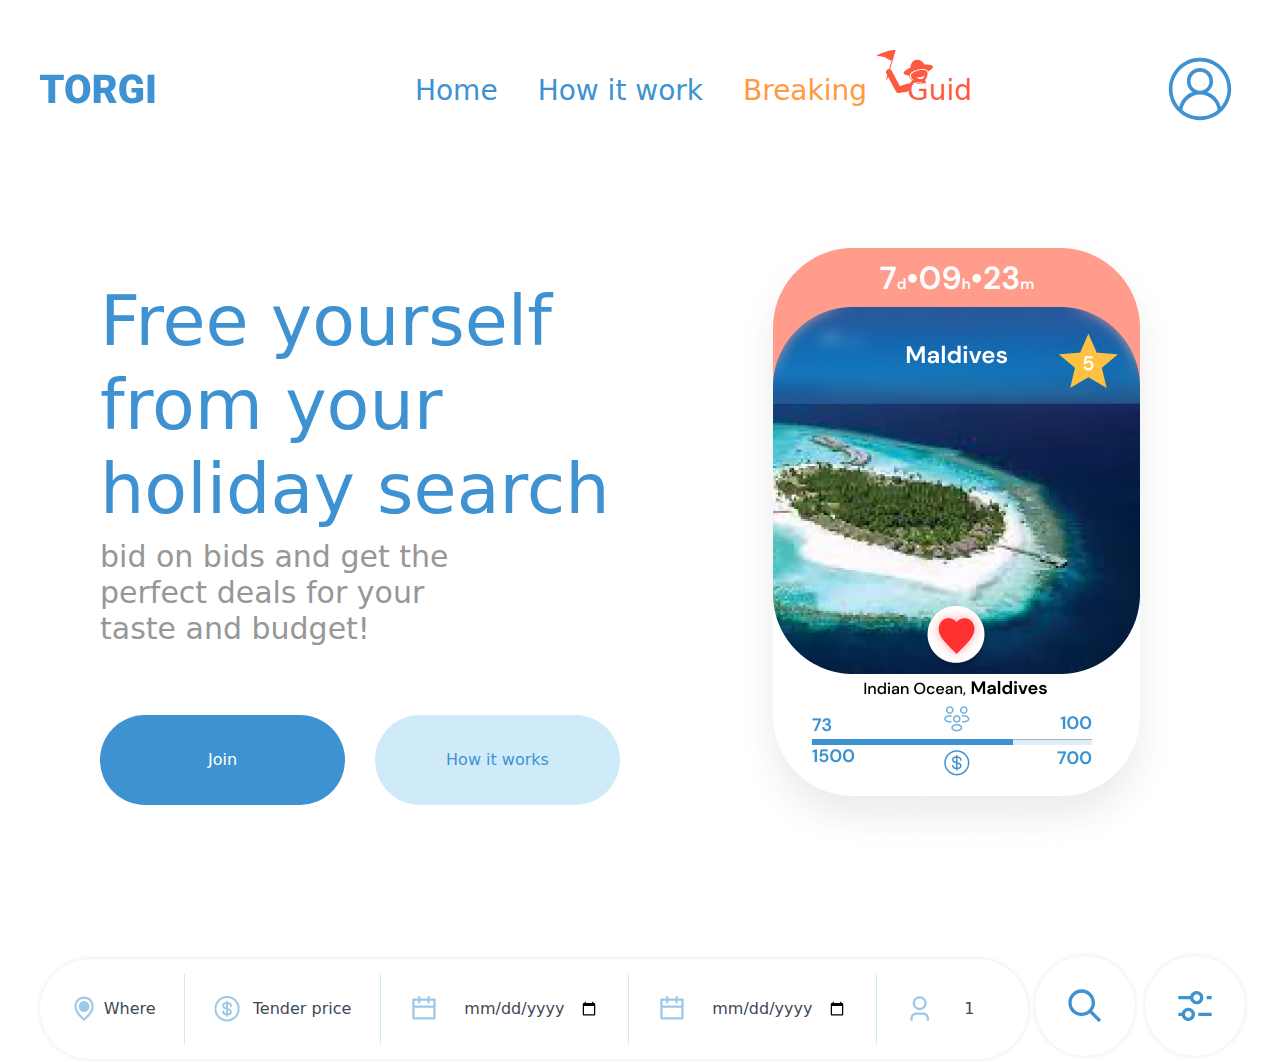
==== index.html @ 9e54699d "commit 9" ====
<!DOCTYPE html>
<html lang="en">

<head>
    <meta charset="UTF-8">
    <meta name="viewport" content="width=device-width, initial-scale=1.0">
    <link rel="stylesheet" href="css/preloader-style.css">
    <link rel="stylesheet" href="css/grid.css">
    <link rel="stylesheet" href="css/bootstrap-reboot.min.css">
    <!-- <link rel="stylesheet" href="css/card-page-style.css"> -->
    <link rel="stylesheet" href="css/index-hero-style.css">
    <link rel="stylesheet" href="css/nav-style.css">
    <link rel="stylesheet" href="css/burger-style.css">
    <link rel="stylesheet" href="css/index-search-style.css">
    <title>TORGI</title>
</head>

<body>
    <!-- <script src="js/preloader.js"></script>
    
    <div class="preloader">
        <div class="preloader__loader">
            <img src="img/preloader/preloader.gif" alt="" />
        </div>
    </div> -->




    <header class="header">
        <div class="container navigation">
            <img src="img/logo/TORGI.svg" alt="" class="logo">
            <nav class="menu">
                <button class="menu_btn">
                    <img src="img/nav/burger.svg" alt="">
                </button>
                <ul class="menu_list burger_list">
                    <li class="menu_list_item"><button href="" class="btnUserBurger"><img src="img/nav/User.svg"
                                alt=""></button></li>
                    <li class="menu_list_item"><a href="" class="menu_list-link">Home</a></li>
                    <li class="menu_list_item"><a href="" class="menu_list-link">How it work</a></li>
                    <li class="menu_list_item"><a href="" class="menu_list-link" id="breaking">Breaking</a></li>
                    <li class="menu_list_item"><a href="" class="menu_list-link" id="guid">Guid</a></li>
                </ul>

            </nav>
            <button href="" class="btnUser"><img src="img/nav/User.svg" alt=""></button>
        </div>
    </header>


    <main>
        <div class="container hero">
            <section>
                <h1 class="slogan">Free yourself from your holiday search</h1>
                <h3 class="description">bid on bids and get the perfect deals for your taste and budget!</h3>
                <div class="btn_container">
                    <button class="btnJoin">Join</button>
                    <button class="btnQuestion">How it works</button>
                </div>

            </section>
            <section>
                <div class="slider">
                    <img src="testcard.png" alt="">
                </div>
            </section>
        </div>

        <div class="container row_search">
            <div class="search">
                <div class="select_group">
                    <img class="iconLocation" src="img/index-search/location-search.svg" alt="">
                    <select class="search_select " name="" id="search_location">
                        <option>Where</option>
                    </select>
                </div>

                <div class="search_separator"></div>
                <div class="select_group">
                    <img class="iconPrice" src="img/index-search/price-search.svg" alt="">
                    <select class="search_select" name="" id="">
                        <option>Tender price</option>
                    </select>
                </div>

                <div class="search_separator"></div>
                <div class="select_group">
                    <img class="iconDate" src="img/index-search/date-search.svg" alt="">
                    <input class="search_date" type="date" name="calendar">
                </div>
                <div class="search_separator"></div>
                <div class="select_group">
                    <img class="iconDate" src="img/index-search/date-search.svg" alt="">
                    <input class="search_date" type="date" name="calendar" value="25.09.1993">
                </div>
                <div class="search_separator"></div>

                <div class="select_group">
                    <img class="iconPeople" src="img/index-search/people-search.svg" alt="">
                    <select class="search_select" name="" id="">
                        <option>1</option>
                        <option>2</option>
                        <option>3</option>
                        <option>4</option>
                        <option>5+</option>
                    </select>
                </div>
            </div>
            <div class="buttons">
                <div class="buttons_group">
                    <div class="buttons_item">
                        <button class="buttons-click" id="btn_search"></button>
                    </div>
                    <div class="buttons_item">
                        <button class="buttons-click" id="btn_settings"></button>
                    </div>
                </div>


            </div>
        </div>

    </main>



















    <script src="js/burger.js"></script>
    <script src="js/curentDate.js"></script>

</body>

</html>
---- css/preloader-style.css ----
.preloader {
    background-color: #fff;
    position: fixed;
    top: 0;
    right: 0;
    bottom: 0;
    left: 0;
    z-index: 1000;
}
.preloader__loader {
    position: absolute;
    top: 50%;
    left: 50%;
    transform: translate(-50%, -50%)
}
---- css/grid.css ----
html{
    box-sizing: border-box;
}
*,*::after,*::before{
    box-sizing: inherit;
}
.container{
    max-width: 1350px;
    padding-left: 40px;
    padding-right: 40px;
    margin: 0 auto;
}
---- css/index-hero-style.css ----
.hero{
    padding: 100px;
    display: flex;
    align-items: center;
    justify-content: space-between;
}
.slogan{
    font-size: 70px;
    color: rgba(62, 146, 209, 1);
    max-width: 600px;
    /* white-space: nowrap; */
}
.description{
    font-size: 30px;
    color: rgba(151, 151, 151, 1);
    max-width: 350px;
}
.btn_container{
    display: flex;
    /* position: relative; */
    padding-top: 60px;
    gap: 5%;
    align-items: center;
    
}
.btnJoin{
    /* position: absolute;
    top: 50px;
    left: 0px; */
    z-index: 1;
    background-color: aqua;
    width: 245px;
    height: 90px;
    border: none;
    border-radius: 80px;
    background-color: rgba(62, 146, 209, 1);
    color: white;
    /* box-shadow: 0px 20px 40px 0px rgba(0, 0, 0, 0.10); */
}
.btnQuestion{
    /* position: absolute;
    top: 50px;
    left: 150px; */
    z-index: 0;
    background-color:beige;
    width: 245px;
    height: 90px;
    border: none;  
    border-radius: 80px;
    color: rgba(62, 146, 209, 1);
    background-color: rgba(207, 235, 249, 1);
    /* box-shadow: 0px 20px 40px 0px rgba(0, 0, 0, 0.10); */

}

@media (width <= 900px){
    .hero{
        padding: 50px;
        display: flex;
        flex-direction: column;
    }
    .slogan{
        font-size: 65px;
        color: rgba(62, 146, 209, 1);
        width: 550px;
    }
}
@media (width <=600px) {
    .hero{
        padding: 50px;
        display: flex;
        flex-direction: column;
    }
    .slogan{
        font-size: 50px;
        color: rgba(62, 146, 209, 1);
        width: 300px;
    }
    .description{
        font-size: 30px;
        color: rgba(151, 151, 151, 1);
        width: 250px;
    }
    .btn_container{
        display: flex;
        flex-direction: column;
        padding-top: 30px;
    
    }
    .btnQuestion{
        margin-top: 20px;
    }
}
---- css/nav-style.css ----
.navigation{
    padding-top: 50px;
    display: flex;
    justify-content: space-between;
    align-items: center;
}
.menu_list{
    margin-top: 20px;
    display: flex;
    gap: 40px;
}
a,li{
    text-decoration: none;
    list-style: none;
}
.menu_list-link{
    white-space: nowrap;
}
.menu_list-link{
font-size: 28px;
color: rgba(62, 146, 209, 1);
}
#breaking{
    color: rgba(255, 154, 64, 1);
}
#guid{
    position: relative;
    color: rgba(255, 90, 64, 1);
}
#guid::before{
    content: " ";
    position: absolute;
    background-image: url(../img/nav/iconGuid.svg);
    width: 56px;
    height: 56px;
    left: -30px;
    top: -24px;
}
.btnUser, .btnUserBurger{
    background-color: transparent; /* Green */
    border: none;
}
.menu_btn{
    display: none;
    border: none;
    width: 80px;
    background-color: transparent;
}


@media (max-width:900px) {
   .menu_btn{
    display:block;
    flex-direction:column;
   } 
   
   .menu_list{
    display: none;
   }
   .btnUser{
    display: none;
   }
   .navigation{
    padding-top: 20px;
    display: flex;
    justify-content: flex-end;
    align-items: center;
    gap: 30%;
    }
    .logo{
        margin-top: 20px;
    }

}

@media (max-width:600px) {
    .menu_btn{
     display:block;
     flex-direction:column;
    } 
    
    .menu_list{
     display: none;
    }
    .btnUser{
     display: none;
    }
    .navigation{
     padding-top: 20px;
     display: flex;
     justify-content: flex-end;
     align-items: center;
     gap: 25%;
     }
     .logo{
         margin-top: 20px;
     }

    .container{
        padding-left: 10px;
        padding-right: 10px;
        margin: 0 auto;
    }

 }

 @media (900px <= width){
    .btnUserBurger{
        display: none;
    }
 }
 @media (900px <= width ){
    .burger-open{
        visibility: hidden;
    }
 }
---- css/burger-style.css ----
.burger-open{
    z-index: 99;
    position: absolute;
    top: 100px;
    right: 0%;
    display: flex;
    align-items: center;

    flex-direction: column;
    width: 100%;
    height: 100%;
    gap: 70px;
    background-color: white;
}
---- css/index-search-style.css ----
/* @media (width <= 900px){
    .search_select, .search_date {
        width:150px ;
    }
    .search{
        flex-direction: column;
        height: 450px;
        width: 350px;
        border-radius: 80px;
    }
    .search_separator {
        width: 70px;
        height: 1px;
    }
} */
.row_search {
    display: flex;
    justify-content: center;
    align-items: center;
    gap: 1%;
}

.search {
    z-index: 10;
    display: flex;
    align-items: center;
    justify-content: space-evenly;
    gap: 0.5%;
    width: 85%;
    height: 100px;
    border-radius: 80px;
    background-color: white;
    box-shadow: 0px 0px 5px 0px rgba(0, 0, 0, 0.10);
    padding-left: 10px;
    padding-right: 10px;
}

.search_select,
.search_date {
    -webkit-appearance: none;
    position: relative;
    min-width: 50px;
    height: 50px;
    border: none;
    background: transparent;
    /* user-select: none; */
    outline: 0;
    color: rgba(62, 73, 88, 1);
    /* margin-left: 20px;
    margin-right: 20px; */
}

.search_select,
.search_date {
    text-align: center;
}

.iconLocation,
.iconPeople,
.iconDate,
.iconPrice {
    opacity: 0.5;
    padding-right: 10px;
}

.search_separator {
    width: 1px;
    height: 70px;
    background-color: rgba(207, 235, 249, 1);
}

.select_group {
    display: flex;
    flex-wrap: nowrap;
}

.buttons_group {
    position: relative;
    display: flex;
    flex-wrap: nowrap;
    justify-content: center;
    gap: 5%;
}

.buttons-click {
    border: none;
    background-color: white;
    box-shadow: 0px 0px 5px 0px rgba(0, 0, 0, 0.10);

    width: 100px;
    height: 100px;
    border-radius: 100px;
}

#btn_search::before{
    position: absolute;
    content: url(../img/index-search/search.svg);
    width: 40px;
    height: 40px;
    left: 25px;
    top: 30px;

}
#btn_settings::before{
    position: absolute;
    content: url(../img/index-search/settings.svg);
    width: 40px;
    height: 40px;
    left: 135px;
    top: 30px;
}

@media (width <=900px) {

    .search_select,
    .search_date {
        width: 150px;
    }

    .search {
        flex-direction: column;
        height: 450px;
        width: 350px;
        border-radius: 80px;
        padding-left: 20px;
    }

    .search_separator {
        padding-right: 200px;
        width: 70px;
        height: 1px;
    }

    .row_search {
        flex-direction: column;
    }

    .buttons {
        position: relative;
    }

    .buttons_group {
        position: relative;
        flex-direction: column;
        margin-top: 10px;
        width: 450px;
    }

    .buttons-click {
        width: 175px;
        height: 100px;
    }
    #btn_search{
        position: absolute;
        height: 150px;
        border-radius: 0 0 0 80px;
        top: -90px;
        left: 50px;
    }
    #btn_settings{
        position: absolute;
        height: 150px;
        border-radius: 0 0 80px 0;
        top: -90px;
        left: 225px;  
    }
    #btn_search::before{
        position: absolute;
        content: url(../img/index-search/search.svg);
        width: 40px;
        height: 40px;
        left: 90px;
        top: 100px;
    
    }
    #btn_settings::before{
        position: absolute;
        content: url(../img/index-search/settings.svg);
        width: 40px;
        height: 40px;
        left: 50px;
        top: 100px;
    }
}
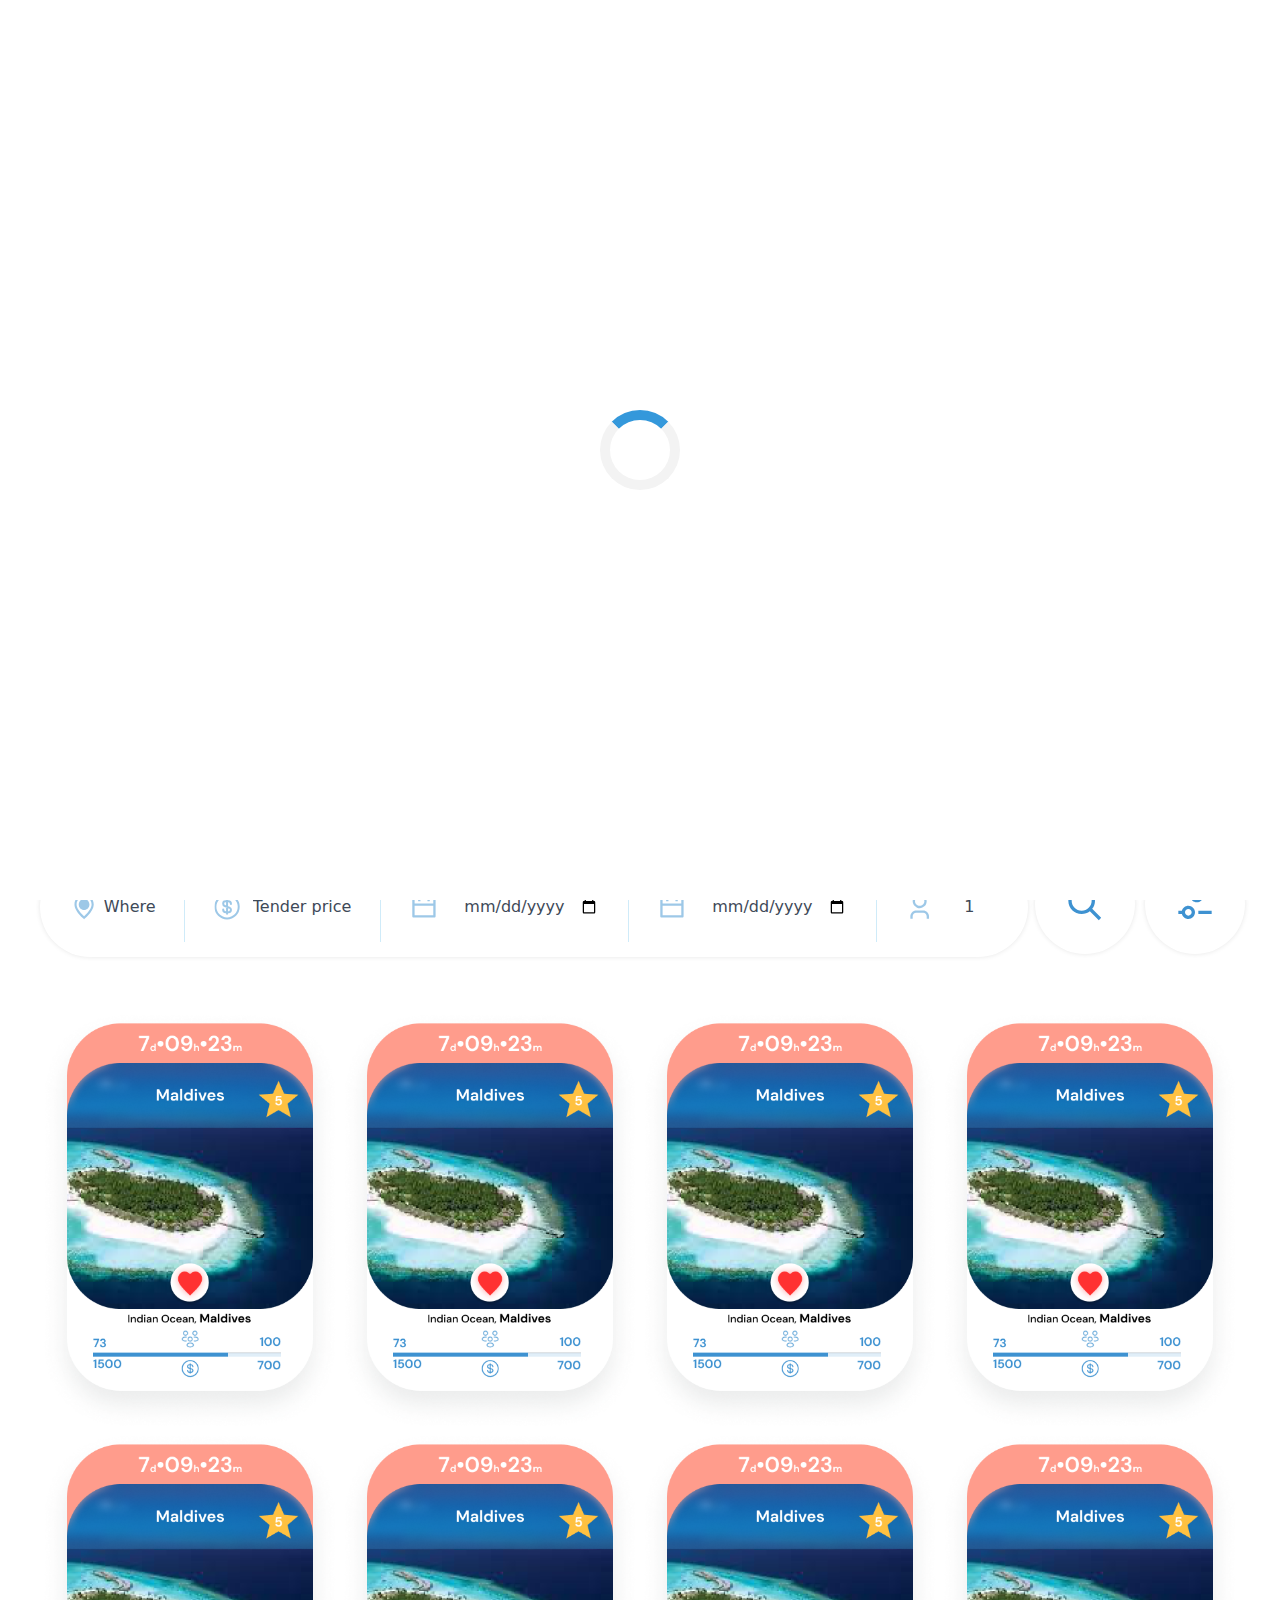
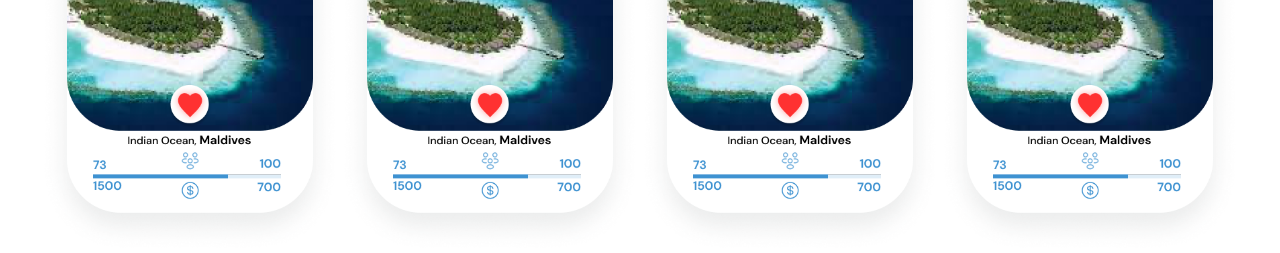
==== commit 1e44c2f0: "commit 10" ====
--- a/index.html
+++ b/index.html
@@ -12,6 +12,7 @@
     <link rel="stylesheet" href="css/nav-style.css">
     <link rel="stylesheet" href="css/burger-style.css">
     <link rel="stylesheet" href="css/index-search-style.css">
+    <link rel="stylesheet" href="css/index-placeCard.css">
     <title>TORGI</title>
 </head>
 
@@ -23,10 +24,13 @@
             <img src="img/preloader/preloader.gif" alt="" />
         </div>
     </div> -->
-
-
-
-
+    <div class="preloader">
+        <div class="loader"></div>
+    </div>
+    
+    
+    
+    
     <header class="header">
         <div class="container navigation">
             <img src="img/logo/TORGI.svg" alt="" class="logo">
@@ -36,114 +40,126 @@
                 </button>
                 <ul class="menu_list burger_list">
                     <li class="menu_list_item"><button href="" class="btnUserBurger"><img src="img/nav/User.svg"
-                                alt=""></button></li>
-                    <li class="menu_list_item"><a href="" class="menu_list-link">Home</a></li>
-                    <li class="menu_list_item"><a href="" class="menu_list-link">How it work</a></li>
-                    <li class="menu_list_item"><a href="" class="menu_list-link" id="breaking">Breaking</a></li>
-                    <li class="menu_list_item"><a href="" class="menu_list-link" id="guid">Guid</a></li>
-                </ul>
-
-            </nav>
-            <button href="" class="btnUser"><img src="img/nav/User.svg" alt=""></button>
-        </div>
-    </header>
-
-
-    <main>
-        <div class="container hero">
-            <section>
-                <h1 class="slogan">Free yourself from your holiday search</h1>
-                <h3 class="description">bid on bids and get the perfect deals for your taste and budget!</h3>
-                <div class="btn_container">
-                    <button class="btnJoin">Join</button>
-                    <button class="btnQuestion">How it works</button>
+                        alt=""></button></li>
+                        <li class="menu_list_item"><a href="" class="menu_list-link">Home</a></li>
+                        <li class="menu_list_item"><a href="" class="menu_list-link">How it work</a></li>
+                        <li class="menu_list_item"><a href="" class="menu_list-link" id="breaking">Breaking</a></li>
+                        <li class="menu_list_item"><a href="" class="menu_list-link" id="guid">Guid</a></li>
+                    </ul>
+                    
+                </nav>
+                <button href="" class="btnUser"><img src="img/nav/User.svg" alt=""></button>
+            </div>
+        </header>
+        
+        
+        <main>
+            <div class="container hero">
+                <section>
+                    <h1 class="slogan">Free yourself from your holiday search</h1>
+                    <h3 class="description">bid on bids and get the perfect deals for your taste and budget!</h3>
+                    <div class="btn_container">
+                        <button class="btnJoin">Join</button>
+                        <button class="btnQuestion">How it works</button>
+                    </div>
+                    
+                </section>
+                <section>
+                    <div class="slider">
+                        <img class="imgtest" src="testcard.png" alt="">
+                    </div>
+                </section>
+            </div>
+            
+            <div class="container row_search">
+                <div class="search">
+                    <div class="select_group">
+                        <img class="iconLocation" src="img/index-search/location-search.svg" alt="">
+                        <select class="search_select " name="" id="search_location">
+                            <option>Where</option>
+                        </select>
+                    </div>
+                    
+                    <div class="search_separator"></div>
+                    <div class="select_group">
+                        <img class="iconPrice" src="img/index-search/price-search.svg" alt="">
+                        <select class="search_select" name="" id="">
+                            <option>Tender price</option>
+                        </select>
+                    </div>
+                    
+                    <div class="search_separator"></div>
+                    <div class="select_group">
+                        <img class="iconDate" src="img/index-search/date-search.svg" alt="">
+                        <input class="search_date" type="date" name="calendar">
+                    </div>
+                    <div class="search_separator"></div>
+                    <div class="select_group">
+                        <img class="iconDate" src="img/index-search/date-search.svg" alt="">
+                        <input class="search_date" type="date" name="calendar" value="25.09.1993">
+                    </div>
+                    <div class="search_separator"></div>
+                    
+                    <div class="select_group">
+                        <img class="iconPeople" src="img/index-search/people-search.svg" alt="">
+                        <select class="search_select" name="" id="">
+                            <option>1</option>
+                            <option>2</option>
+                            <option>3</option>
+                            <option>4</option>
+                            <option>5+</option>
+                        </select>
+                    </div>
                 </div>
-
-            </section>
-            <section>
-                <div class="slider">
-                    <img src="testcard.png" alt="">
-                </div>
-            </section>
-        </div>
-
-        <div class="container row_search">
-            <div class="search">
-                <div class="select_group">
-                    <img class="iconLocation" src="img/index-search/location-search.svg" alt="">
-                    <select class="search_select " name="" id="search_location">
-                        <option>Where</option>
-                    </select>
-                </div>
-
-                <div class="search_separator"></div>
-                <div class="select_group">
-                    <img class="iconPrice" src="img/index-search/price-search.svg" alt="">
-                    <select class="search_select" name="" id="">
-                        <option>Tender price</option>
-                    </select>
-                </div>
-
-                <div class="search_separator"></div>
-                <div class="select_group">
-                    <img class="iconDate" src="img/index-search/date-search.svg" alt="">
-                    <input class="search_date" type="date" name="calendar">
-                </div>
-                <div class="search_separator"></div>
-                <div class="select_group">
-                    <img class="iconDate" src="img/index-search/date-search.svg" alt="">
-                    <input class="search_date" type="date" name="calendar" value="25.09.1993">
-                </div>
-                <div class="search_separator"></div>
-
-                <div class="select_group">
-                    <img class="iconPeople" src="img/index-search/people-search.svg" alt="">
-                    <select class="search_select" name="" id="">
-                        <option>1</option>
-                        <option>2</option>
-                        <option>3</option>
-                        <option>4</option>
-                        <option>5+</option>
-                    </select>
+                <div class="buttons">
+                    <div class="buttons_group">
+                        <div class="buttons_item">
+                            <button class="buttons-click" id="btn_search"></button>
+                        </div>
+                        <div class="buttons_item">
+                            <button class="buttons-click" id="btn_settings"></button>
+                        </div>
+                    </div>
+                    
+                    
                 </div>
             </div>
-            <div class="buttons">
-                <div class="buttons_group">
-                    <div class="buttons_item">
-                        <button class="buttons-click" id="btn_search"></button>
-                    </div>
-                    <div class="buttons_item">
-                        <button class="buttons-click" id="btn_settings"></button>
-                    </div>
-                </div>
-
-
-            </div>
+            
+        </main>
+        
+        
+        
+        
+        
+        
+        
+        <div class="container placeCard">
+            
+            <img class="imgtest" src="testcard.png" alt="">
+            <img class="imgtest" src="testcard.png" alt="">
+            <img class="imgtest" src="testcard.png" alt="">
+            <img class="imgtest" src="testcard.png" alt="">
+            <img class="imgtest" src="testcard.png" alt="">
+            <img class="imgtest" src="testcard.png" alt="">
+            <img class="imgtest" src="testcard.png" alt="">
+            <img class="imgtest" src="testcard.png" alt="">
+            
         </div>
-
-    </main>
-
-
-
-
-
-
-
-
-
-
-
-
-
-
-
-
-
-
-
-    <script src="js/burger.js"></script>
-    <script src="js/curentDate.js"></script>
-
-</body>
-
-</html>+        
+        
+        
+        
+        
+        
+        
+        
+        
+        
+        
+        <script src="js/preloader.js"></script>
+        <script src="js/burger.js"></script>
+        <script src="js/curentDate.js"></script>
+        
+    </body>
+    
+    </html>--- a/css/preloader-style.css
+++ b/css/preloader-style.css
@@ -1,15 +1,27 @@
 .preloader {
-    background-color: #fff;
     position: fixed;
     top: 0;
-    right: 0;
-    bottom: 0;
     left: 0;
-    z-index: 1000;
+    width: 100%;
+    height: 100%;
+    background-color: #fff;
+    z-index: 9999;
 }
-.preloader__loader {
+
+.loader {
     position: absolute;
     top: 50%;
     left: 50%;
-    transform: translate(-50%, -50%)
-}+    transform: translate(-50%, -50%);
+    width: 80px;
+    height: 80px;
+    border: 10px solid #f3f3f3;
+    border-top: 10px solid #3498db;
+    border-radius: 50%;
+    animation: spin 2s linear infinite;
+}
+
+@keyframes spin {
+    0% { transform: rotate(0deg); }
+    100% { transform: rotate(360deg); }
+}
--- a/css/index-search-style.css
+++ b/css/index-search-style.css
@@ -18,6 +18,7 @@
     justify-content: center;
     align-items: center;
     gap: 1%;
+    padding-bottom: 50px;
 }
 
 .search {
@@ -39,7 +40,7 @@
 .search_date {
     -webkit-appearance: none;
     position: relative;
-    min-width: 50px;
+    min-width:50px;
     height: 50px;
     border: none;
     background: transparent;
@@ -86,7 +87,6 @@
     border: none;
     background-color: white;
     box-shadow: 0px 0px 5px 0px rgba(0, 0, 0, 0.10);
-
     width: 100px;
     height: 100px;
     border-radius: 100px;
@@ -135,10 +135,6 @@
         flex-direction: column;
     }
 
-    .buttons {
-        position: relative;
-    }
-
     .buttons_group {
         position: relative;
         flex-direction: column;
--- a/css/index-placeCard.css
+++ b/css/index-placeCard.css
@@ -0,0 +1,18 @@
+.placeCard{
+    display:flex;
+    align-items: center;
+    justify-content:space-evenly;
+    flex-wrap: wrap;
+    
+}
+
+
+
+/* textplace */
+
+.imgtest{
+    padding: 0px 0px 0px 0px;
+    margin: 0px;
+    width: 300px;
+
+}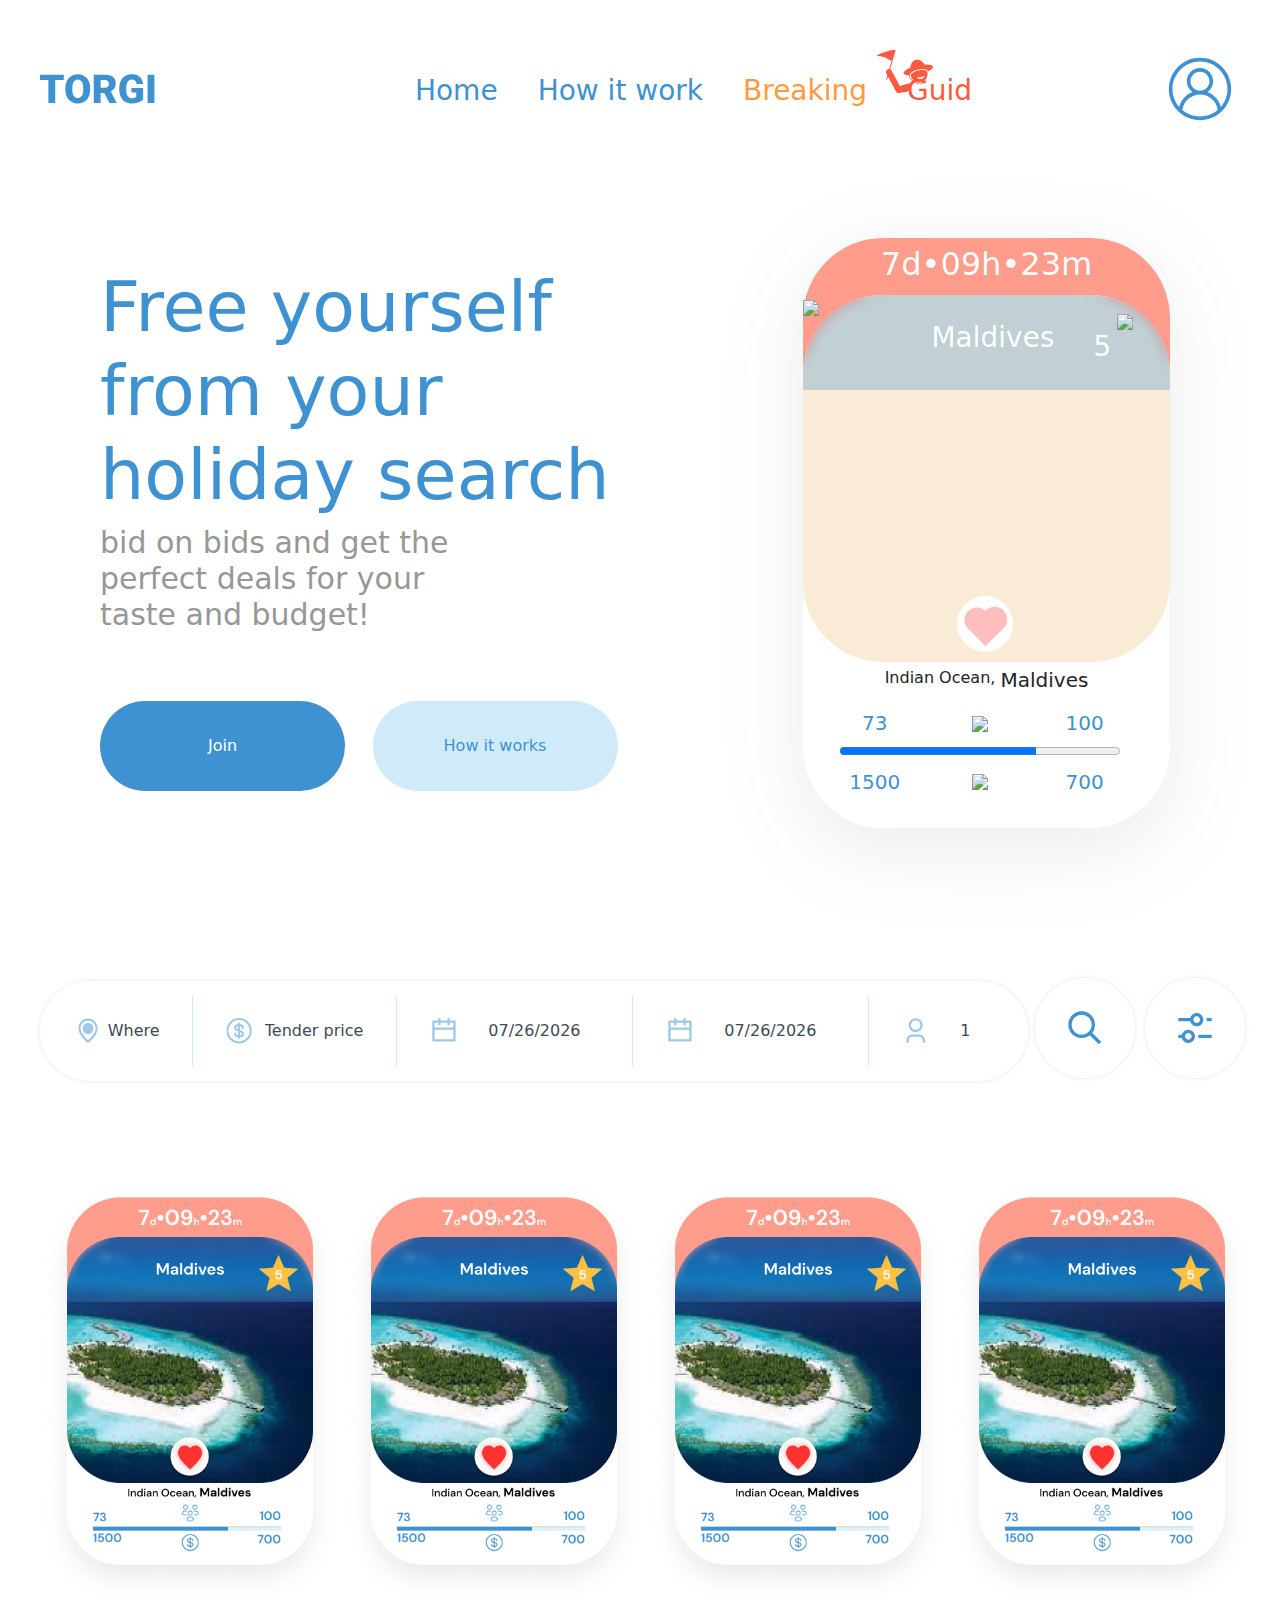
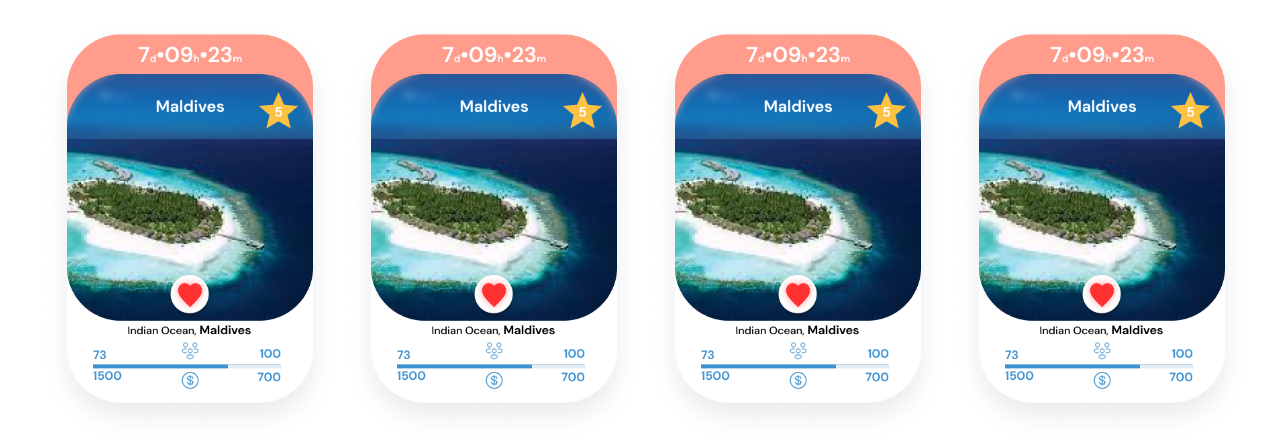
==== commit 5ca67c15: "commit 2.0" ====
--- a/index.html
+++ b/index.html
@@ -4,15 +4,15 @@
 <head>
     <meta charset="UTF-8">
     <meta name="viewport" content="width=device-width, initial-scale=1.0">
-    <link rel="stylesheet" href="css/preloader-style.css">
+    <!-- <link rel="stylesheet" type="text/css" href="css/preloader-style.css"> -->
     <link rel="stylesheet" href="css/grid.css">
     <link rel="stylesheet" href="css/bootstrap-reboot.min.css">
-    <!-- <link rel="stylesheet" href="css/card-page-style.css"> -->
     <link rel="stylesheet" href="css/index-hero-style.css">
     <link rel="stylesheet" href="css/nav-style.css">
     <link rel="stylesheet" href="css/burger-style.css">
     <link rel="stylesheet" href="css/index-search-style.css">
-    <link rel="stylesheet" href="css/index-placeCard.css">
+    <link rel="stylesheet"  href="css/index-placeCard.css">
+    <link rel="stylesheet"  href="css/card-style.css">
     <title>TORGI</title>
 </head>
 
@@ -66,7 +66,96 @@
                 </section>
                 <section>
                     <div class="slider">
-                        <img class="imgtest" src="testcard.png" alt="">
+
+<!-- ---------------------------------------------------------------- -->
+
+
+
+
+
+
+
+
+        
+
+
+
+        <div class="bodyCard">
+            <div class="cardContainer ">
+                <div class="tableClock">
+                    <h2>7d•09h•23m</h2>
+                </div>
+                <div class="tableName">
+                    <div class="nameCard">
+                        <h3>Maldives</h3>
+                    </div>
+                    <div class="rating">
+                        <img src="img/Star.svg">
+                    </div>
+                    <div class="ratingNumber">
+                        <h3>5</h3>
+                    </div>
+
+                </div>
+                <div class="tableImg">
+                    <img src="img/Nature.png">
+                </div>
+                <div class="favoritButton">
+                    <div class="heart"></div>
+                </div>
+                <div class="tableText">
+                    <h6>Indian Ocean,&nbsp
+                    </h6>
+                    <h5>Maldives
+                    </h5>
+                </div>
+
+                <div class="progressBar">
+                    <div class="tableBarTop">
+                        <div class="nowPeople">
+                            <h5>73</h5>
+                        </div>
+                        <div class="peopleGroupSVG">
+                            <img src="img/peopleGroup.svg">
+                        </div>
+                        <div class="needPeople">
+                            <h5>100</h5>
+                        </div>
+                    </div>
+                    <progress class="tenderProgress" value="70" max="100"></progress>
+                    <div class="tableBarBottom">
+
+
+                        <div class="nowPrice">
+                            <h5>1500</h5>
+                        </div>
+                        <div class="PriceGroupSVG">
+                            <img src="img/Dol.svg">
+                        </div>
+                        <div class="needPrice">
+                            <h5>700</h5>
+                        </div>
+
+                    </div>
+                </div>
+
+
+            </div>
+        </div>
+
+
+
+
+
+
+
+<!-- ---------------------------------------------------------------- -->
+
+
+
+
+
+                        <!-- <img class="imgtest" src="testcard.png" alt=""> -->
                     </div>
                 </section>
             </div>
@@ -91,12 +180,12 @@
                     <div class="search_separator"></div>
                     <div class="select_group">
                         <img class="iconDate" src="img/index-search/date-search.svg" alt="">
-                        <input class="search_date" type="date" name="calendar">
+                        <input class="search_date" id="mydate" type="date" name="calendar">
                     </div>
                     <div class="search_separator"></div>
                     <div class="select_group">
                         <img class="iconDate" src="img/index-search/date-search.svg" alt="">
-                        <input class="search_date" type="date" name="calendar" value="25.09.1993">
+                        <input class="search_date" id="mydate2" type="date" name="calendar" >
                     </div>
                     <div class="search_separator"></div>
                     
@@ -156,10 +245,10 @@
         
         
         
-        <script src="js/preloader.js"></script>
         <script src="js/burger.js"></script>
         <script src="js/curentDate.js"></script>
         
+        <script src="js/preloader.js"></script>
     </body>
     
     </html>--- a/css/index-hero-style.css
+++ b/css/index-hero-style.css
@@ -6,8 +6,8 @@
 }
 .slogan{
     font-size: 70px;
+    max-width: 600px;
     color: rgba(62, 146, 209, 1);
-    max-width: 600px;
     /* white-space: nowrap; */
 }
 .description{
@@ -19,6 +19,8 @@
     display: flex;
     /* position: relative; */
     padding-top: 60px;
+    padding-right: 50px;
+    padding-bottom: 50px;
     gap: 5%;
     align-items: center;
     
@@ -53,7 +55,7 @@
 
 }
 
-@media (width <= 900px){
+@media (width <= 1000px){
     .hero{
         padding: 50px;
         display: flex;
--- a/css/nav-style.css
+++ b/css/nav-style.css
@@ -44,7 +44,7 @@
 .menu_btn{
     display: none;
     border: none;
-    width: 80px;
+    width: 50px;
     background-color: transparent;
 }
 
@@ -64,7 +64,7 @@
    .navigation{
     padding-top: 20px;
     display: flex;
-    justify-content: flex-end;
+    justify-content:space-between;
     align-items: center;
     gap: 30%;
     }
@@ -89,7 +89,7 @@
     .navigation{
      padding-top: 20px;
      display: flex;
-     justify-content: flex-end;
+     justify-content: space-around;
      align-items: center;
      gap: 25%;
      }
--- a/css/index-search-style.css
+++ b/css/index-search-style.css
@@ -13,6 +13,8 @@
         height: 1px;
     }
 } */
+
+
 .row_search {
     display: flex;
     justify-content: center;
@@ -49,6 +51,9 @@
     color: rgba(62, 73, 88, 1);
     /* margin-left: 20px;
     margin-right: 20px; */
+}
+input[type=date]::-webkit-calendar-picker-indicator{
+	display:none;
 }
 
 .search_select,
@@ -110,7 +115,7 @@
     top: 30px;
 }
 
-@media (width <=900px) {
+@media (width <=1000px) {
 
     .search_select,
     .search_date {
@@ -126,7 +131,7 @@
     }
 
     .search_separator {
-        padding-right: 200px;
+
         width: 70px;
         height: 1px;
     }
@@ -139,33 +144,34 @@
         position: relative;
         flex-direction: column;
         margin-top: 10px;
-        width: 450px;
+        width: 350px;
     }
 
     .buttons-click {
         width: 175px;
         height: 100px;
+        
     }
     #btn_search{
         position: absolute;
         height: 150px;
         border-radius: 0 0 0 80px;
         top: -90px;
-        left: 50px;
+        left: 0px;
     }
     #btn_settings{
         position: absolute;
         height: 150px;
         border-radius: 0 0 80px 0;
         top: -90px;
-        left: 225px;  
+        left: 175px;  
     }
     #btn_search::before{
         position: absolute;
         content: url(../img/index-search/search.svg);
         width: 40px;
         height: 40px;
-        left: 90px;
+        left: 80px;
         top: 100px;
     
     }
--- a/css/index-placeCard.css
+++ b/css/index-placeCard.css
@@ -1,8 +1,8 @@
 .placeCard{
-    display:flex;
-    align-items: center;
-    justify-content:space-evenly;
-    flex-wrap: wrap;
+    padding-top: 50px;
+    display:grid;
+    grid-template-columns: repeat(auto-fit, minmax(250px, 1fr));
+    grid-gap: 1rem;
     
 }
 
--- a/css/card-style.css
+++ b/css/card-style.css
@@ -0,0 +1,197 @@
+:root{
+    --blue: #3E92D1;
+    --blueT: #CFEBF9;
+
+}
+
+
+
+
+
+
+.bodyCard {
+    max-width: 367px;
+    max-height: 590px;
+    margin: 10px 10px 50px 10px;
+}
+
+/* Контейнер карты*/
+.cardContainer {
+    flex-grow: 1;
+    position: relative;
+    width: 367px;
+    height: 590px;
+    filter: drop-shadow(0px 20px 40px rgba(53, 56, 61, 0.1));
+    border-radius: 80px;
+    background-color: #FFFFFF;
+
+}
+/* Часы*/
+.tableClock {
+
+    text-align: center;
+    z-index: 0;
+    font-weight: bold;
+    font-style: normal;
+    width: 367px;
+    height: 150px;
+    border-radius: 80px 80px 0 0;
+    background: rgba(255, 90, 64, 0.6);
+    backdrop-filter: blur(6px);
+    /* Note: backdrop-filter has minimal browser support */
+    margin: 0 0 273px 0;
+}
+.tableClock h2{
+    color: white;
+    padding: 2%;
+}
+/* Название*/
+.tableName {
+
+    display: flex;
+    text-align: center;
+    z-index: 2;
+    position: absolute;
+    top: 57px;
+    font-weight: bold;
+    font-style: normal;
+    width: 367px;
+    height: 95px;
+    border-radius: 80px 80px 0 0;
+    background: rgba(62, 146, 209, 0.3);
+    mix-blend-mode: normal;
+    backdrop-filter: blur(7px);
+}
+.tableName h3 {
+
+    margin-top: 7%;
+    color: white;
+}
+.nameCard h3 {
+    position: absolute;
+    text-align: center;
+    left: 35%;
+
+}
+.rating img {
+    position: absolute;
+    text-align: center;
+    right: 10%;
+    top: 20%;
+
+}
+.ratingNumber h3 {
+    position: absolute;
+    text-align: center;
+    right: 16%;
+    top: 10%;
+}
+
+
+/* фото*/
+.tableImg {
+
+    z-index: 1;
+    position: absolute;
+    top: 57px;
+    font-weight: bold;
+    font-style: normal;
+    width: 367px;
+    height: 367px;
+    border-radius: 80px 80px 80px 80px;
+    background-color: antiquewhite;
+}
+/* Кнопка избранное*/
+.favoritButton{
+    z-index: 3;
+    border-radius: 100px;
+    width: 56px;
+    height: 56px;
+    position: absolute;
+    top: 358px;
+    left: 154px;
+    background-color: white;
+}
+/* текст*/
+.tableText {
+    display: flex;
+    justify-content: center;
+    padding-bottom: 3%; 
+    padding-top: 2%;
+}
+/* Текущий статус загрузки*/
+.progressBar > .tenderProgress{
+    margin: 0 0 1% 10%;
+    width: 280px;
+}
+
+.tableBarTop{
+    justify-content: space-between;
+    margin: 0 0 0 10%;
+    display: flex;
+    width: 280px;
+}
+.progressBar{
+    color: #3E92D1;
+}
+
+/*Выравнивание контейнеров */
+.nowPeople,
+.needPeople,
+.peopleGroupSVG,
+.PriceGroupSVG,
+.nowPrice,
+.needPrice {
+    width: 70px;
+    text-align: center;
+}
+
+.tableBarBottom{
+    justify-content: space-between;
+    margin: 0 0 0 10%;
+    display: flex;
+    width: 280px;
+}
+.heart {
+    background-color: red;
+    opacity: 25%;
+    display: inline-block;
+    height: 25px;
+    margin: 0 10px;
+    position: relative;
+    transform: rotate(-45deg);
+    left: 10%;
+    top: 35.5%;
+    width: 25px;
+}
+
+.heart:before,
+.heart:after {
+    content: "";
+    background-color: red;
+    border-radius: 50%;
+    height: 25px;
+    position: absolute;
+    width: 25px;
+}
+
+.heart:before {
+    top: -12.5px;
+    left: 0;
+}
+
+.heart:after {
+    left: 12.5px;
+    top: 0;
+}
+.heart:hover{
+    opacity: 100%;
+    filter: drop-shadow(0 0 2px rgba(255, 49, 49, 1));
+
+}
+.heart:active{
+    opacity: 100%;
+
+}
+
+
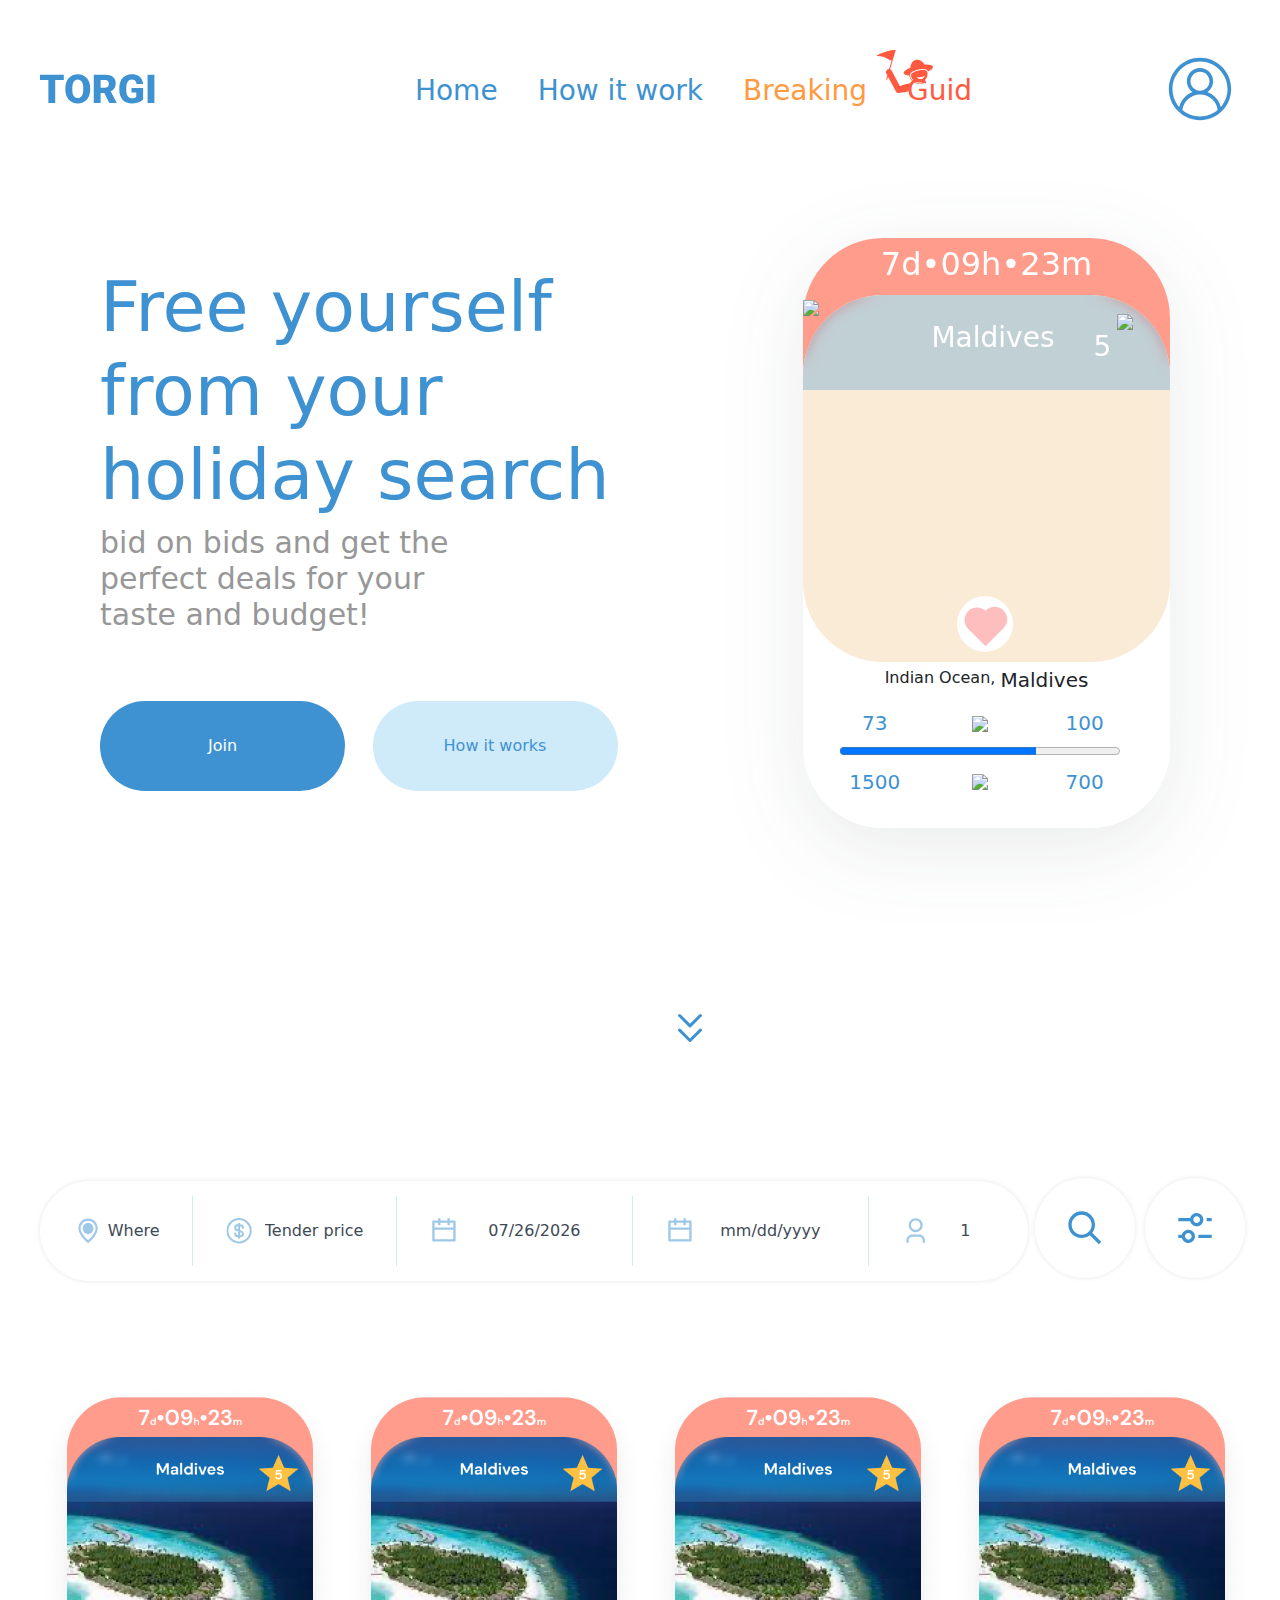
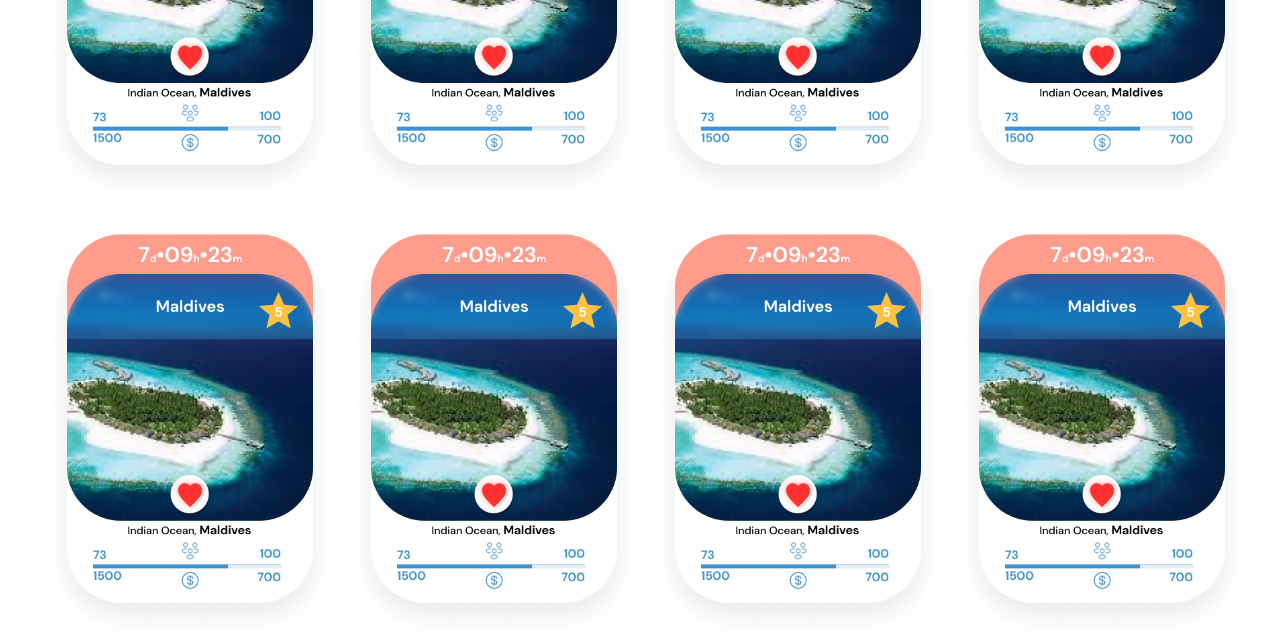
==== commit 9cb17be0: "commit 2.2" ====
--- a/index.html
+++ b/index.html
@@ -4,7 +4,8 @@
 <head>
     <meta charset="UTF-8">
     <meta name="viewport" content="width=device-width, initial-scale=1.0">
-    <!-- <link rel="stylesheet" type="text/css" href="css/preloader-style.css"> -->
+    <link rel="stylesheet" type="text/css" href="css/preloader-on.css">
+    <link rel="stylesheet" type="text/css" href="css/preloader-off.css">
     <link rel="stylesheet" href="css/grid.css">
     <link rel="stylesheet" href="css/bootstrap-reboot.min.css">
     <link rel="stylesheet" href="css/index-hero-style.css">
@@ -17,13 +18,6 @@
 </head>
 
 <body>
-    <!-- <script src="js/preloader.js"></script>
-    
-    <div class="preloader">
-        <div class="preloader__loader">
-            <img src="img/preloader/preloader.gif" alt="" />
-        </div>
-    </div> -->
     <div class="preloader">
         <div class="loader"></div>
     </div>
@@ -70,12 +64,6 @@
 <!-- ---------------------------------------------------------------- -->
 
 
-
-
-
-
-
-
         
 
 
@@ -159,8 +147,12 @@
                     </div>
                 </section>
             </div>
-            
-            <div class="container row_search">
+            <div class="container btnDown">
+                <div class="btnDown_item">
+                    <div class="btnDown_item-click"><a class="btnDown-click" href="#part1"></a></div>
+                </div>
+            </div>
+            <div class="container row_search" id="part1">
                 <div class="search">
                     <div class="select_group">
                         <img class="iconLocation" src="img/index-search/location-search.svg" alt="">
@@ -247,7 +239,6 @@
         
         <script src="js/burger.js"></script>
         <script src="js/curentDate.js"></script>
-        
         <script src="js/preloader.js"></script>
     </body>
     
--- a/css/preloader-on.css
+++ b/css/preloader-on.css
@@ -0,0 +1,27 @@
+.preloader {
+    position: fixed;
+    top: 0;
+    left: 0;
+    width: 100%;
+    height: 100%;
+    background-color: #fff;
+    z-index: 9999;
+}
+
+.loader {
+    position: absolute;
+    top: 50%;
+    left: 50%;
+    transform: translate(-50%, -50%);
+    width: 80px;
+    height: 80px;
+    border: 10px solid #f3f3f3;
+    border-top: 10px solid #3498db;
+    border-radius: 50%;
+    animation: spin 3s linear infinite;
+}
+
+@keyframes spin {
+    0% { transform: rotate(0deg); }
+    100% { transform: rotate(360deg); }
+}
--- a/css/preloader-off.css
+++ b/css/preloader-off.css
@@ -0,0 +1,4 @@
+.hidden {
+display: none;
+}
+
--- a/css/index-hero-style.css
+++ b/css/index-hero-style.css
@@ -17,6 +17,7 @@
 }
 .btn_container{
     display: flex;
+    align-items: center;
     /* position: relative; */
     padding-top: 60px;
     padding-right: 50px;
@@ -44,7 +45,6 @@
     top: 50px;
     left: 150px; */
     z-index: 0;
-    background-color:beige;
     width: 245px;
     height: 90px;
     border: none;  
@@ -54,8 +54,36 @@
     /* box-shadow: 0px 20px 40px 0px rgba(0, 0, 0, 0.10); */
 
 }
-
+.btnDown{
+    display: flex;
+    justify-content: center;
+    align-items: center;
+}
+.btnDown_item{
+    position: relative;
+    padding-bottom: 100px;
+}
+.btnDown-click{
+    border: none;
+    background-color: white;
+    /* box-shadow: 0px 0px 5px 0px rgba(0, 0, 0, 0.10); */
+    width: 100px;
+    height: 100px;
+    border-radius: 100px;  
+   
+}
+.btnDown-click::before{
+    position: absolute;
+    content: url(../img/index-hero/chevron-down-double.svg);
+    width: 50px;
+    height: 50px;
+    left: 25px;
+    top: 25px;
+}
 @media (width <= 1000px){
+    .btnDown{
+        display: none;
+    }
     .hero{
         padding: 50px;
         display: flex;
@@ -65,6 +93,9 @@
         font-size: 65px;
         color: rgba(62, 146, 209, 1);
         width: 550px;
+    }
+    .btn_container{
+        padding-right: 0px;
     }
 }
 @media (width <=600px) {
@@ -87,6 +118,8 @@
         display: flex;
         flex-direction: column;
         padding-top: 30px;
+        padding-right: 0px;
+
     
     }
     .btnQuestion{
--- a/css/index-search-style.css
+++ b/css/index-search-style.css
@@ -21,6 +21,7 @@
     align-items: center;
     gap: 1%;
     padding-bottom: 50px;
+    padding-top: 100px;
 }
 
 .search {
@@ -121,6 +122,9 @@
     .search_date {
         width: 150px;
     }
+    .row_search{
+        padding-top: 0px;
+    }
 
     .search {
         flex-direction: column;
@@ -128,6 +132,7 @@
         width: 350px;
         border-radius: 80px;
         padding-left: 20px;
+        
     }
 
     .search_separator {
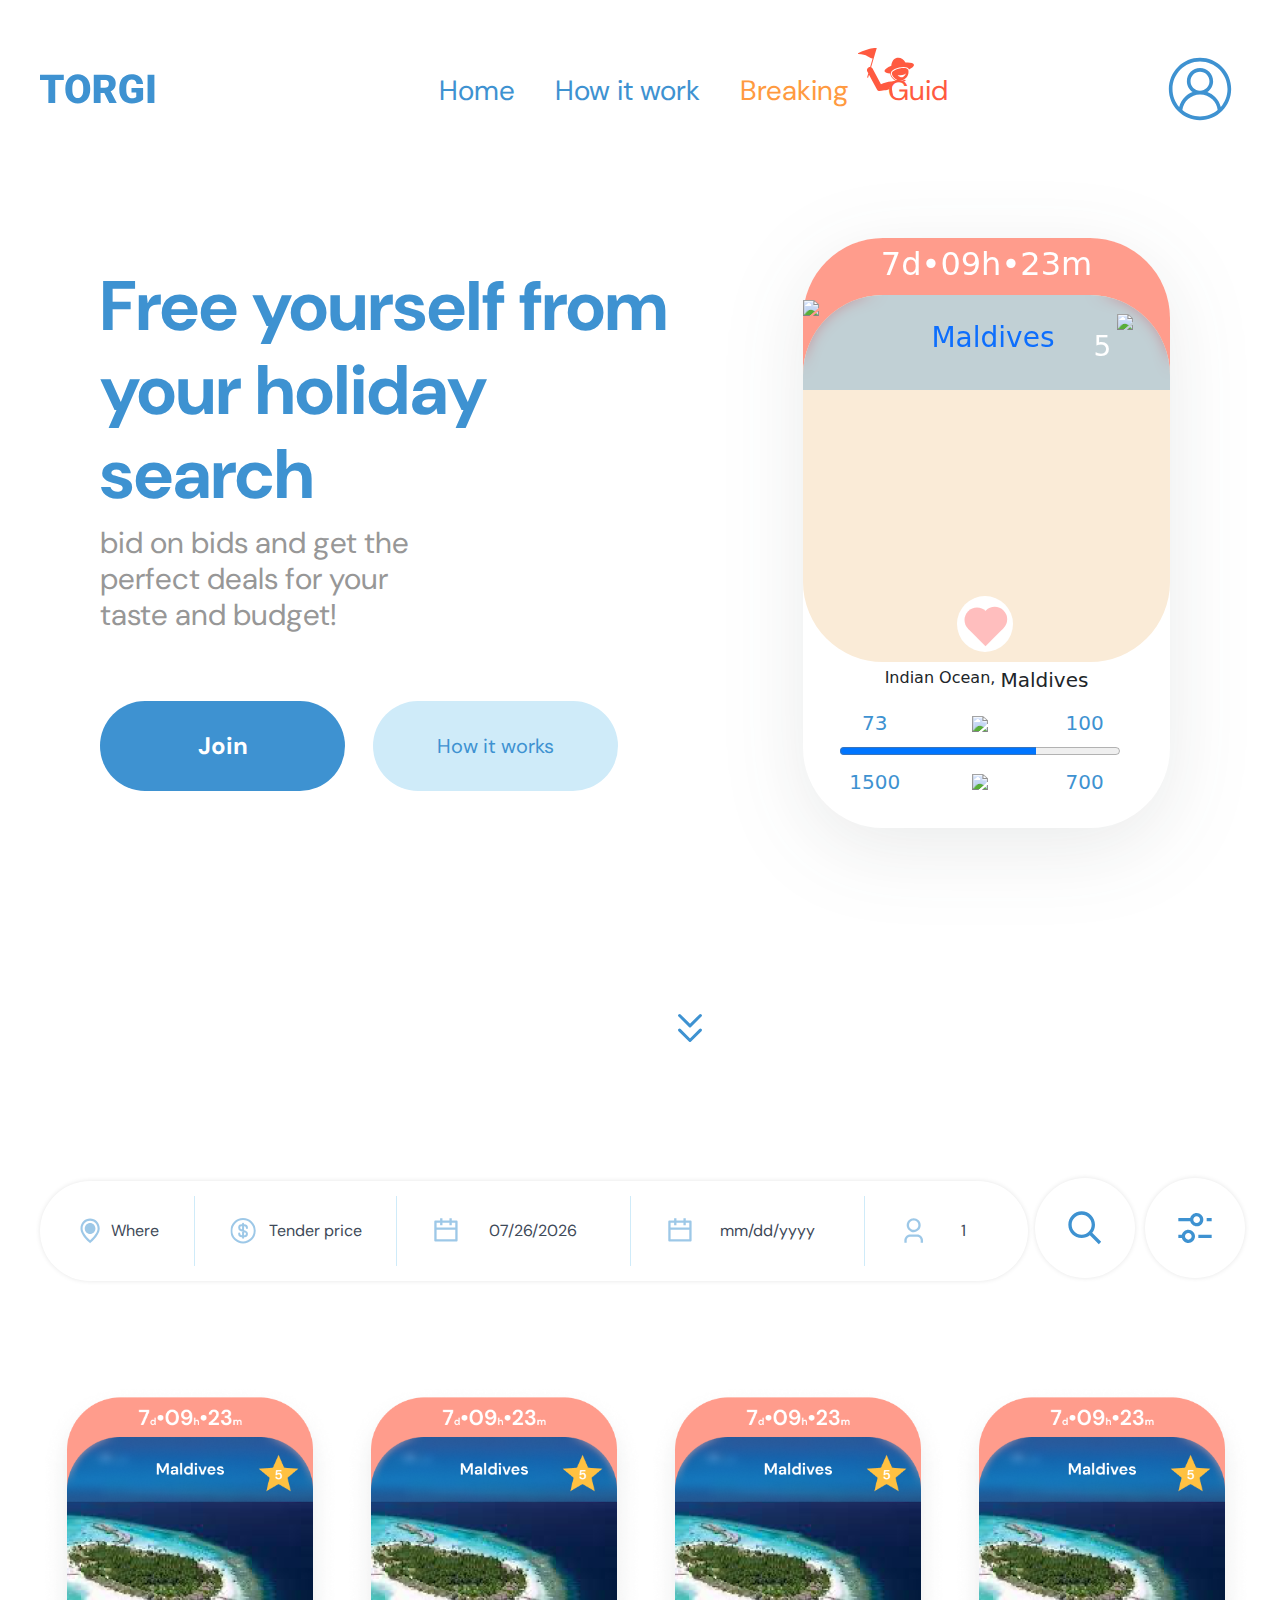
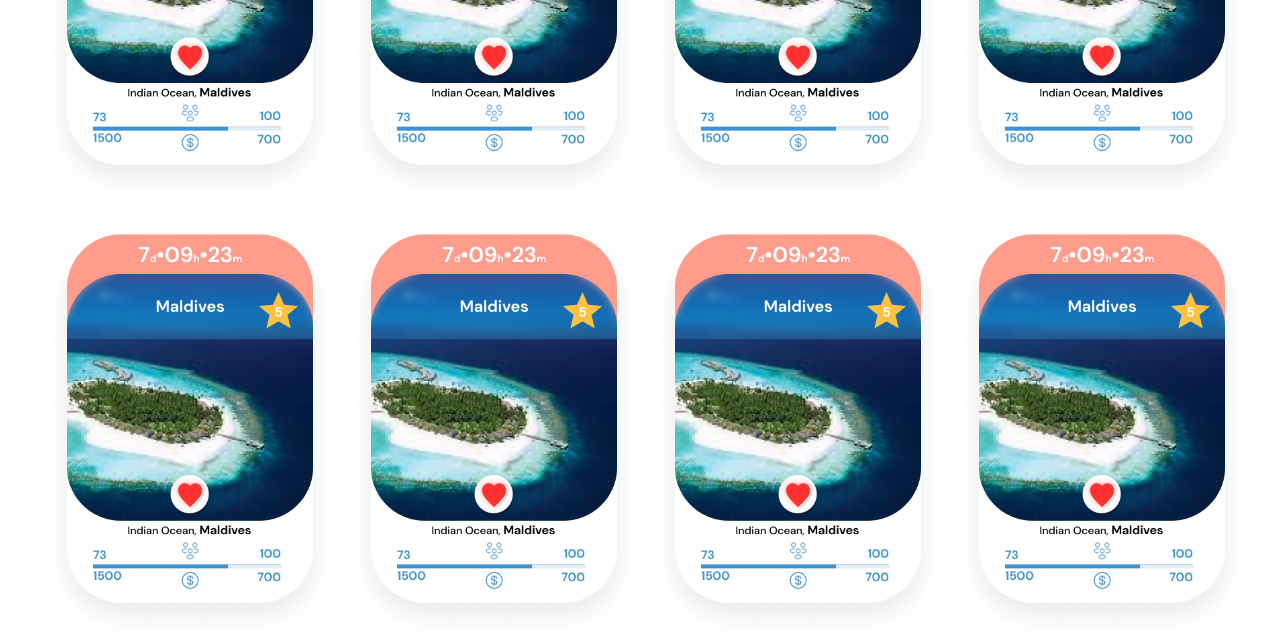
==== commit 07a79ef6: "commit 2.2" ====
--- a/index.html
+++ b/index.html
@@ -4,16 +4,17 @@
 <head>
     <meta charset="UTF-8">
     <meta name="viewport" content="width=device-width, initial-scale=1.0">
+    <link rel="stylesheet" href="css/bootstrap-reboot.min.css">
+    <link rel="stylesheet" href="css/grid.css">
+    <link rel="stylesheet" href="css/fonts-style.css">
     <link rel="stylesheet" type="text/css" href="css/preloader-on.css">
     <link rel="stylesheet" type="text/css" href="css/preloader-off.css">
-    <link rel="stylesheet" href="css/grid.css">
-    <link rel="stylesheet" href="css/bootstrap-reboot.min.css">
-    <link rel="stylesheet" href="css/index-hero-style.css">
-    <link rel="stylesheet" href="css/nav-style.css">
-    <link rel="stylesheet" href="css/burger-style.css">
-    <link rel="stylesheet" href="css/index-search-style.css">
-    <link rel="stylesheet"  href="css/index-placeCard.css">
-    <link rel="stylesheet"  href="css/card-style.css">
+    <link rel="stylesheet" href="css/index_hero.css">
+    <link rel="stylesheet" href="css/nav.css">
+    <link rel="stylesheet" href="css/nav_burger-open.css">
+    <link rel="stylesheet" href="css/index_search.css">
+    <link rel="stylesheet" href="css/index_placeCard.css">
+    <link rel="stylesheet" href="css/card-style.css">
     <title>TORGI</title>
 </head>
 
@@ -21,10 +22,10 @@
     <div class="preloader">
         <div class="loader"></div>
     </div>
-    
-    
-    
-    
+
+
+
+
     <header class="header">
         <div class="container navigation">
             <img src="img/logo/TORGI.svg" alt="" class="logo">
@@ -33,213 +34,212 @@
                     <img src="img/nav/burger.svg" alt="">
                 </button>
                 <ul class="menu_list burger_list">
-                    <li class="menu_list_item"><button href="" class="btnUserBurger"><img src="img/nav/User.svg"
-                        alt=""></button></li>
-                        <li class="menu_list_item"><a href="" class="menu_list-link">Home</a></li>
-                        <li class="menu_list_item"><a href="" class="menu_list-link">How it work</a></li>
-                        <li class="menu_list_item"><a href="" class="menu_list-link" id="breaking">Breaking</a></li>
-                        <li class="menu_list_item"><a href="" class="menu_list-link" id="guid">Guid</a></li>
-                    </ul>
-                    
-                </nav>
-                <button href="" class="btnUser"><img src="img/nav/User.svg" alt=""></button>
-            </div>
-        </header>
-        
-        
-        <main>
-            <div class="container hero">
-                <section>
-                    <h1 class="slogan">Free yourself from your holiday search</h1>
-                    <h3 class="description">bid on bids and get the perfect deals for your taste and budget!</h3>
-                    <div class="btn_container">
-                        <button class="btnJoin">Join</button>
-                        <button class="btnQuestion">How it works</button>
-                    </div>
-                    
-                </section>
-                <section>
-                    <div class="slider">
-
-<!-- ---------------------------------------------------------------- -->
-
-
-        
-
-
-
-        <div class="bodyCard">
-            <div class="cardContainer ">
-                <div class="tableClock">
-                    <h2>7d•09h•23m</h2>
-                </div>
-                <div class="tableName">
-                    <div class="nameCard">
-                        <h3>Maldives</h3>
-                    </div>
-                    <div class="rating">
-                        <img src="img/Star.svg">
-                    </div>
-                    <div class="ratingNumber">
-                        <h3>5</h3>
-                    </div>
-
-                </div>
-                <div class="tableImg">
-                    <img src="img/Nature.png">
-                </div>
-                <div class="favoritButton">
-                    <div class="heart"></div>
-                </div>
-                <div class="tableText">
-                    <h6>Indian Ocean,&nbsp
-                    </h6>
-                    <h5>Maldives
-                    </h5>
-                </div>
-
-                <div class="progressBar">
-                    <div class="tableBarTop">
-                        <div class="nowPeople">
-                            <h5>73</h5>
-                        </div>
-                        <div class="peopleGroupSVG">
-                            <img src="img/peopleGroup.svg">
-                        </div>
-                        <div class="needPeople">
-                            <h5>100</h5>
+                    <li class="menu_list_item"><button href="" class="btnUserBurger"><img src="img/nav/User.svg"alt=""></button></li>
+                    <li class="menu_list_item"><a href="" class="menu_list-link">Home</a></li>
+                    <li class="menu_list_item"><a href="" class="menu_list-link">How it work</a></li>
+                    <li class="menu_list_item"><a href="" class="menu_list-link" id="breaking">Breaking</a></li>
+                    <li class="menu_list_item"><a href="" class="menu_list-link" id="guid">Guid</a></li>
+                </ul>
+
+            </nav>
+            <button href="" class="btnUser"><img src="img/nav/User.svg" alt=""></button>
+        </div>
+    </header>
+
+
+    <main>
+        <div class="container hero">
+            <section>
+                <h1 class="slogan">Free yourself from your holiday search</h1>
+                <h3 class="description">bid on bids and get the perfect deals for your taste and budget!</h3>
+                <div class="btn_container">
+                    <button class="btnJoin">Join</button>
+                    <button class="btnQuestion">How it works</button>
+                </div>
+
+            </section>
+            <section>
+                <div class="slider">
+
+                    <!-- ---------------------------------------------------------------- -->
+
+
+
+
+
+
+                    <div class="bodyCard">
+                        <div class="cardContainer ">
+                            <div class="tableClock">
+                                <h2>7d•09h•23m</h2>
+                            </div>
+                            <div class="tableName">
+                                <div class="nameCard">
+                                    <h3><a href="page/card.html">Maldives</a></h3>
+                                </div>
+                                <div class="rating">
+                                    <img src="img/Star.svg">
+                                </div>
+                                <div class="ratingNumber">
+                                    <h3>5</h3>
+                                </div>
+
+                            </div>
+                            <div class="tableImg">
+                                <img src="img/Nature.png">
+                            </div>
+                            <div class="favoritButton">
+                                <div class="heart"></div>
+                            </div>
+                            <div class="tableText">
+                                <h6>Indian Ocean,&nbsp
+                                </h6>
+                                <h5>Maldives
+                                </h5>
+                            </div>
+
+                            <div class="progressBar">
+                                <div class="tableBarTop">
+                                    <div class="nowPeople">
+                                        <h5>73</h5>
+                                    </div>
+                                    <div class="peopleGroupSVG">
+                                        <img src="img/peopleGroup.svg">
+                                    </div>
+                                    <div class="needPeople">
+                                        <h5>100</h5>
+                                    </div>
+                                </div>
+                                <progress class="tenderProgress" value="70" max="100"></progress>
+                                <div class="tableBarBottom">
+
+
+                                    <div class="nowPrice">
+                                        <h5>1500</h5>
+                                    </div>
+                                    <div class="PriceGroupSVG">
+                                        <img src="img/Dol.svg">
+                                    </div>
+                                    <div class="needPrice">
+                                        <h5>700</h5>
+                                    </div>
+
+                                </div>
+                            </div>
+
+
                         </div>
                     </div>
-                    <progress class="tenderProgress" value="70" max="100"></progress>
-                    <div class="tableBarBottom">
-
-
-                        <div class="nowPrice">
-                            <h5>1500</h5>
-                        </div>
-                        <div class="PriceGroupSVG">
-                            <img src="img/Dol.svg">
-                        </div>
-                        <div class="needPrice">
-                            <h5>700</h5>
-                        </div>
-
+
+
+
+
+
+
+
+                    <!-- ---------------------------------------------------------------- -->
+
+
+
+
+
+                    <!-- <img class="imgtest" src="testcard.png" alt=""> -->
+                </div>
+            </section>
+        </div>
+        <div class="container btnDown">
+            <div class="btnDown_item">
+                <div class="btnDown_item-click"><a class="btnDown-click" href="#part1"></a></div>
+            </div>
+        </div>
+        <div class="container row_search" id="part1">
+            <div class="search">
+                <div class="select_group">
+                    <img class="iconLocation" src="img/index-search/location-search.svg" alt="">
+                    <select class="search_select " name="" id="search_location">
+                        <option>Where</option>
+                    </select>
+                </div>
+
+                <div class="search_separator"></div>
+                <div class="select_group">
+                    <img class="iconPrice" src="img/index-search/price-search.svg" alt="">
+                    <select class="search_select" name="" id="">
+                        <option>Tender price</option>
+                    </select>
+                </div>
+
+                <div class="search_separator"></div>
+                <div class="select_group">
+                    <img class="iconDate" src="img/index-search/date-search.svg" alt="">
+                    <input class="search_date" id="mydate" type="date" name="calendar">
+                </div>
+                <div class="search_separator"></div>
+                <div class="select_group">
+                    <img class="iconDate" src="img/index-search/date-search.svg" alt="">
+                    <input class="search_date" id="mydate2" type="date" name="calendar">
+                </div>
+                <div class="search_separator"></div>
+
+                <div class="select_group">
+                    <img class="iconPeople" src="img/index-search/people-search.svg" alt="">
+                    <select class="search_select" name="" id="">
+                        <option>1</option>
+                        <option>2</option>
+                        <option>3</option>
+                        <option>4</option>
+                        <option>5+</option>
+                    </select>
+                </div>
+            </div>
+            <div class="buttons">
+                <div class="buttons_group">
+                    <div class="buttons_item">
+                        <button class="buttons-click" id="btn_search"></button>
                     </div>
+                    <div class="buttons_item">
+                        <button class="buttons-click" id="btn_settings"></button>
+                    </div>
                 </div>
 
 
             </div>
         </div>
 
-
-
-
-
-
-
-<!-- ---------------------------------------------------------------- -->
-
-
-
-
-
-                        <!-- <img class="imgtest" src="testcard.png" alt=""> -->
-                    </div>
-                </section>
-            </div>
-            <div class="container btnDown">
-                <div class="btnDown_item">
-                    <div class="btnDown_item-click"><a class="btnDown-click" href="#part1"></a></div>
-                </div>
-            </div>
-            <div class="container row_search" id="part1">
-                <div class="search">
-                    <div class="select_group">
-                        <img class="iconLocation" src="img/index-search/location-search.svg" alt="">
-                        <select class="search_select " name="" id="search_location">
-                            <option>Where</option>
-                        </select>
-                    </div>
-                    
-                    <div class="search_separator"></div>
-                    <div class="select_group">
-                        <img class="iconPrice" src="img/index-search/price-search.svg" alt="">
-                        <select class="search_select" name="" id="">
-                            <option>Tender price</option>
-                        </select>
-                    </div>
-                    
-                    <div class="search_separator"></div>
-                    <div class="select_group">
-                        <img class="iconDate" src="img/index-search/date-search.svg" alt="">
-                        <input class="search_date" id="mydate" type="date" name="calendar">
-                    </div>
-                    <div class="search_separator"></div>
-                    <div class="select_group">
-                        <img class="iconDate" src="img/index-search/date-search.svg" alt="">
-                        <input class="search_date" id="mydate2" type="date" name="calendar" >
-                    </div>
-                    <div class="search_separator"></div>
-                    
-                    <div class="select_group">
-                        <img class="iconPeople" src="img/index-search/people-search.svg" alt="">
-                        <select class="search_select" name="" id="">
-                            <option>1</option>
-                            <option>2</option>
-                            <option>3</option>
-                            <option>4</option>
-                            <option>5+</option>
-                        </select>
-                    </div>
-                </div>
-                <div class="buttons">
-                    <div class="buttons_group">
-                        <div class="buttons_item">
-                            <button class="buttons-click" id="btn_search"></button>
-                        </div>
-                        <div class="buttons_item">
-                            <button class="buttons-click" id="btn_settings"></button>
-                        </div>
-                    </div>
-                    
-                    
-                </div>
-            </div>
-            
-        </main>
-        
-        
-        
-        
-        
-        
-        
-        <div class="container placeCard">
-            
-            <img class="imgtest" src="testcard.png" alt="">
-            <img class="imgtest" src="testcard.png" alt="">
-            <img class="imgtest" src="testcard.png" alt="">
-            <img class="imgtest" src="testcard.png" alt="">
-            <img class="imgtest" src="testcard.png" alt="">
-            <img class="imgtest" src="testcard.png" alt="">
-            <img class="imgtest" src="testcard.png" alt="">
-            <img class="imgtest" src="testcard.png" alt="">
-            
-        </div>
-        
-        
-        
-        
-        
-        
-        
-        
-        
-        
-        
-        <script src="js/burger.js"></script>
-        <script src="js/curentDate.js"></script>
-        <script src="js/preloader.js"></script>
-    </body>
-    
-    </html>+    </main>
+
+
+
+
+
+
+
+    <div class="container placeCard">
+
+        <img class="imgtest" src="testcard.png" alt="">
+        <img class="imgtest" src="testcard.png" alt="">
+        <img class="imgtest" src="testcard.png" alt="">
+        <img class="imgtest" src="testcard.png" alt="">
+        <img class="imgtest" src="testcard.png" alt="">
+        <img class="imgtest" src="testcard.png" alt="">
+        <img class="imgtest" src="testcard.png" alt="">
+        <img class="imgtest" src="testcard.png" alt="">
+
+    </div>
+
+
+
+
+
+
+
+
+
+
+
+    <script src="js/burger.js"></script>
+    <script src="js/curentDate.js"></script>
+    <script src="js/preloader.js"></script>
+</body>
+
+</html>--- a/css/fonts-style.css
+++ b/css/fonts-style.css
@@ -0,0 +1,76 @@
+  @import url('https://fonts.googleapis.com/css2?family=DM+Sans:opsz,wght@9..40,400;9..40,700&display=swap');
+
+.slogan {
+    font-family: 'DM Sans', sans-serif;
+    font-weight: 700;
+    font-size: 70px;
+}
+.description {
+    font-family: 'DM Sans', sans-serif;
+    font-weight: 400;
+    font-size: 30px;
+}
+@media (width <= 1000px){
+    .slogan {
+        font-family: 'DM Sans', sans-serif;
+        font-weight: 700;
+        font-size: 60px;
+    }
+    .description {
+        font-family: 'DM Sans', sans-serif;
+        font-weight: 400;
+        font-size: 25px;
+    }
+
+}
+@media (width <= 600px){
+    .slogan {
+        font-family: 'DM Sans', sans-serif;
+        font-weight: 700;
+        font-size: 40px;
+    }
+    .description {
+        font-family: 'DM Sans', sans-serif;
+        font-weight: 400;
+        font-size: 20px;
+    }
+
+}
+
+
+
+/* h3 {
+    font-size: 28px;
+}
+h4 {
+    font-size: 24px;
+}
+h5 {
+    font-size: 20px;
+}
+h6 {
+    font-size: 18px;
+    font-weight: normal;
+} */
+
+
+
+.menu_list-link{
+    font-family: 'DM Sans', sans-serif;
+    font-size: 28px;
+}
+.btnJoin{
+    font-family: 'DM Sans', sans-serif;
+    font-size: 24px;
+    font-weight: 700;
+}
+.btnQuestion{
+    font-family: 'DM Sans', sans-serif;
+    font-size: 20px;
+    font-weight:400;
+}
+.search{
+    font-family: 'DM Sans', sans-serif;
+    font-size: 16px;
+    font-weight:400;  
+}--- a/css/index_hero.css
+++ b/css/index_hero.css
@@ -0,0 +1,123 @@
+.hero{
+    padding: 100px;
+    display: flex;
+    align-items: center;
+    justify-content: space-between;
+}
+.slogan{
+    max-width: 600px;
+    color: rgba(62, 146, 209, 1);
+    /* white-space: nowrap; */
+}
+.description{
+    color: rgba(151, 151, 151, 1);
+    max-width: 350px;
+}
+.btn_container{
+    display: flex;
+    align-items: center;
+    /* position: relative; */
+    padding-top: 60px;
+    padding-right: 50px;
+    padding-bottom: 50px;
+    gap: 5%;
+    align-items: center;
+    
+}
+.btnJoin{
+    /* position: absolute;
+    top: 50px;
+    left: 0px; */
+    z-index: 1;
+    background-color: aqua;
+    width: 245px;
+    height: 90px;
+    border: none;
+    border-radius: 80px;
+    background-color: rgba(62, 146, 209, 1);
+    color: white;
+    /* box-shadow: 0px 20px 40px 0px rgba(0, 0, 0, 0.10); */
+}
+.btnQuestion{
+    /* position: absolute;
+    top: 50px;
+    left: 150px; */
+    z-index: 0;
+    width: 245px;
+    height: 90px;
+    border: none;  
+    border-radius: 80px;
+    color: rgba(62, 146, 209, 1);
+    background-color: rgba(207, 235, 249, 1);
+    /* box-shadow: 0px 20px 40px 0px rgba(0, 0, 0, 0.10); */
+
+}
+.btnDown{
+    display: flex;
+    justify-content: center;
+    align-items: center;
+}
+.btnDown_item{
+    position: relative;
+    padding-bottom: 100px;
+}
+.btnDown-click{
+    border: none;
+    background-color: white;
+    /* box-shadow: 0px 0px 5px 0px rgba(0, 0, 0, 0.10); */
+    width: 100px;
+    height: 100px;
+    border-radius: 100px;  
+   
+}
+.btnDown-click::before{
+    position: absolute;
+    content: url(../img/index-hero/chevron-down-double.svg);
+    width: 50px;
+    height: 50px;
+    left: 25px;
+    top: 25px;
+}
+@media (width <= 1000px){
+    .btnDown{
+        display: none;
+    }
+    .hero{
+        padding: 50px;
+        display: flex;
+        flex-direction: column;
+    }
+    .slogan{
+        color: rgba(62, 146, 209, 1);
+        width: 550px;
+    }
+    .btn_container{
+        padding-right: 0px;
+    }
+}
+@media (width <=600px) {
+    .hero{
+        padding: 50px;
+        display: flex;
+        flex-direction: column;
+    }
+    .slogan{
+        color: rgba(62, 146, 209, 1);
+        width: 300px;
+    }
+    .description{
+        color: rgba(151, 151, 151, 1);
+        width: 250px;
+    }
+    .btn_container{
+        display: flex;
+        flex-direction: column;
+        padding-top: 30px;
+        padding-right: 0px;
+
+    
+    }
+    .btnQuestion{
+        margin-top: 20px;
+    }
+}--- a/css/nav.css
+++ b/css/nav.css
@@ -0,0 +1,116 @@
+
+.navigation{
+    padding-top: 50px;
+    display: flex;
+    justify-content: space-between;
+    align-items: center;
+}
+.menu_list{
+    margin-top: 20px;
+    display: flex;
+    gap: 40px;
+}
+a,li{
+    text-decoration: none;
+    list-style: none;
+}
+.menu_list-link{
+    white-space: nowrap;
+}
+.menu_list-link{
+color: rgba(62, 146, 209, 1);
+}
+#breaking{
+    color: rgba(255, 154, 64, 1);
+}
+#guid{
+    position: relative;
+    color: rgba(255, 90, 64, 1);
+}
+#guid::before{
+    content: " ";
+    position: absolute;
+    background-image: url(../img/nav/iconGuid.svg);
+    width: 56px;
+    height: 56px;
+    left: -30px;
+    top: -24px;
+}
+.btnUser, .btnUserBurger{
+    background-color: transparent; /* Green */
+    border: none;
+}
+.menu_btn{
+    display: none;
+    border: none;
+    width: 50px;
+    background-color: transparent;
+}
+
+
+@media (max-width:900px) {
+   .menu_btn{
+    display:block;
+    flex-direction:column;
+   } 
+   
+   .menu_list{
+    display: none;
+   }
+   .btnUser{
+    display: none;
+   }
+   .navigation{
+    padding-top: 20px;
+    display: flex;
+    justify-content:space-between;
+    align-items: center;
+    gap: 30%;
+    }
+    .logo{
+        margin-top: 20px;
+    }
+
+}
+
+@media (max-width:600px) {
+    .menu_btn{
+     display:block;
+     flex-direction:column;
+    } 
+    
+    .menu_list{
+     display: none;
+    }
+    .btnUser{
+     display: none;
+    }
+    .navigation{
+     padding-top: 20px;
+     display: flex;
+     justify-content: space-around;
+     align-items: center;
+     gap: 25%;
+     }
+     .logo{
+         margin-top: 20px;
+     }
+
+    .container{
+        padding-left: 10px;
+        padding-right: 10px;
+        margin: 0 auto;
+    }
+
+ }
+
+ @media (900px <= width){
+    .btnUserBurger{
+        display: none;
+    }
+ }
+ @media (900px <= width ){
+    .burger-open{
+        visibility: hidden;
+    }
+ }--- a/css/nav_burger-open.css
+++ b/css/nav_burger-open.css
@@ -0,0 +1,14 @@
+.burger-open{
+    z-index: 99;
+    position: absolute;
+    top: 100px;
+    right: 0%;
+    display: flex;
+    align-items: center;
+
+    flex-direction: column;
+    width: 100%;
+    height: 100%;
+    gap: 70px;
+    background-color: white;
+}
--- a/css/index_search.css
+++ b/css/index_search.css
@@ -0,0 +1,191 @@
+/* @media (width <= 900px){
+    .search_select, .search_date {
+        width:150px ;
+    }
+    .search{
+        flex-direction: column;
+        height: 450px;
+        width: 350px;
+        border-radius: 80px;
+    }
+    .search_separator {
+        width: 70px;
+        height: 1px;
+    }
+} */
+
+
+.row_search {
+    display: flex;
+    justify-content: center;
+    align-items: center;
+    gap: 1%;
+    padding-bottom: 50px;
+    padding-top: 100px;
+}
+
+.search {
+    z-index: 10;
+    display: flex;
+    align-items: center;
+    justify-content: space-evenly;
+    gap: 0.5%;
+    width: 85%;
+    height: 100px;
+    border-radius: 80px;
+    background-color: white;
+    box-shadow: 0px 0px 5px 0px rgba(0, 0, 0, 0.10);
+    padding-left: 10px;
+    padding-right: 10px;
+}
+
+.search_select,
+.search_date {
+    -webkit-appearance: none;
+    position: relative;
+    min-width:50px;
+    height: 50px;
+    border: none;
+    background: transparent;
+    /* user-select: none; */
+    outline: 0;
+    color: rgba(62, 73, 88, 1);
+    /* margin-left: 20px;
+    margin-right: 20px; */
+}
+input[type=date]::-webkit-calendar-picker-indicator{
+	display:none;
+}
+
+.search_select,
+.search_date {
+    text-align: center;
+}
+
+.iconLocation,
+.iconPeople,
+.iconDate,
+.iconPrice {
+    opacity: 0.5;
+    padding-right: 10px;
+}
+
+.search_separator {
+    width: 1px;
+    height: 70px;
+    background-color: rgba(207, 235, 249, 1);
+}
+
+.select_group {
+    display: flex;
+    flex-wrap: nowrap;
+}
+
+.buttons_group {
+    position: relative;
+    display: flex;
+    flex-wrap: nowrap;
+    justify-content: center;
+    gap: 5%;
+}
+
+.buttons-click {
+    border: none;
+    background-color: white;
+    box-shadow: 0px 0px 5px 0px rgba(0, 0, 0, 0.10);
+    width: 100px;
+    height: 100px;
+    border-radius: 100px;
+}
+
+#btn_search::before{
+    position: absolute;
+    content: url(../img/index-search/search.svg);
+    width: 40px;
+    height: 40px;
+    left: 25px;
+    top: 30px;
+
+}
+#btn_settings::before{
+    position: absolute;
+    content: url(../img/index-search/settings.svg);
+    width: 40px;
+    height: 40px;
+    left: 135px;
+    top: 30px;
+}
+
+@media (width <=1000px) {
+
+    .search_select,
+    .search_date {
+        width: 150px;
+    }
+    .row_search{
+        padding-top: 0px;
+    }
+
+    .search {
+        flex-direction: column;
+        height: 450px;
+        width: 350px;
+        border-radius: 80px;
+        padding-left: 20px;
+        
+    }
+
+    .search_separator {
+
+        width: 70px;
+        height: 1px;
+    }
+
+    .row_search {
+        flex-direction: column;
+    }
+
+    .buttons_group {
+        position: relative;
+        flex-direction: column;
+        margin-top: 10px;
+        width: 350px;
+    }
+
+    .buttons-click {
+        width: 175px;
+        height: 100px;
+        
+    }
+    #btn_search{
+        position: absolute;
+        height: 150px;
+        border-radius: 0 0 0 80px;
+        top: -90px;
+        left: 0px;
+    }
+    #btn_settings{
+        position: absolute;
+        height: 150px;
+        border-radius: 0 0 80px 0;
+        top: -90px;
+        left: 175px;  
+    }
+    #btn_search::before{
+        position: absolute;
+        content: url(../img/index-search/search.svg);
+        width: 40px;
+        height: 40px;
+        left: 80px;
+        top: 100px;
+    
+    }
+    #btn_settings::before{
+        position: absolute;
+        content: url(../img/index-search/settings.svg);
+        width: 40px;
+        height: 40px;
+        left: 50px;
+        top: 100px;
+    }
+}--- a/css/index_placeCard.css
+++ b/css/index_placeCard.css
@@ -0,0 +1,17 @@
+.placeCard{
+    padding-top: 50px;
+    display:grid;
+    grid-template-columns: repeat(auto-fit, minmax(250px, 1fr));
+    grid-gap: 1rem;
+    
+}
+
+
+
+/* textplace */
+
+.imgtest{
+    padding: 0px 0px 0px 0px;
+    margin: 0px;
+    width: 300px;
+}--- a/css/card-style.css
+++ b/css/card-style.css
@@ -1,4 +1,4 @@
-:root{
+:root {
     --blue: #3E92D1;
     --blueT: #CFEBF9;
 
@@ -26,13 +26,13 @@
     background-color: #FFFFFF;
 
 }
+
 /* Часы*/
 .tableClock {
 
     text-align: center;
     z-index: 0;
-    font-weight: bold;
-    font-style: normal;
+
     width: 367px;
     height: 150px;
     border-radius: 80px 80px 0 0;
@@ -41,10 +41,12 @@
     /* Note: backdrop-filter has minimal browser support */
     margin: 0 0 273px 0;
 }
-.tableClock h2{
+
+.tableClock h2 {
     color: white;
     padding: 2%;
 }
+
 /* Название*/
 .tableName {
 
@@ -53,8 +55,7 @@
     z-index: 2;
     position: absolute;
     top: 57px;
-    font-weight: bold;
-    font-style: normal;
+
     width: 367px;
     height: 95px;
     border-radius: 80px 80px 0 0;
@@ -62,17 +63,20 @@
     mix-blend-mode: normal;
     backdrop-filter: blur(7px);
 }
+
 .tableName h3 {
 
     margin-top: 7%;
     color: white;
 }
+
 .nameCard h3 {
     position: absolute;
     text-align: center;
     left: 35%;
 
 }
+
 .rating img {
     position: absolute;
     text-align: center;
@@ -80,6 +84,7 @@
     top: 20%;
 
 }
+
 .ratingNumber h3 {
     position: absolute;
     text-align: center;
@@ -94,15 +99,15 @@
     z-index: 1;
     position: absolute;
     top: 57px;
-    font-weight: bold;
-    font-style: normal;
+
     width: 367px;
     height: 367px;
     border-radius: 80px 80px 80px 80px;
     background-color: antiquewhite;
 }
+
 /* Кнопка избранное*/
-.favoritButton{
+.favoritButton {
     z-index: 3;
     border-radius: 100px;
     width: 56px;
@@ -112,26 +117,29 @@
     left: 154px;
     background-color: white;
 }
+
 /* текст*/
 .tableText {
     display: flex;
     justify-content: center;
-    padding-bottom: 3%; 
+    padding-bottom: 3%;
     padding-top: 2%;
 }
+
 /* Текущий статус загрузки*/
-.progressBar > .tenderProgress{
+.progressBar>.tenderProgress {
     margin: 0 0 1% 10%;
     width: 280px;
 }
 
-.tableBarTop{
+.tableBarTop {
     justify-content: space-between;
     margin: 0 0 0 10%;
     display: flex;
     width: 280px;
 }
-.progressBar{
+
+.progressBar {
     color: #3E92D1;
 }
 
@@ -146,12 +154,13 @@
     text-align: center;
 }
 
-.tableBarBottom{
+.tableBarBottom {
     justify-content: space-between;
     margin: 0 0 0 10%;
     display: flex;
     width: 280px;
 }
+
 .heart {
     background-color: red;
     opacity: 25%;
@@ -184,14 +193,14 @@
     left: 12.5px;
     top: 0;
 }
-.heart:hover{
+
+.heart:hover {
     opacity: 100%;
     filter: drop-shadow(0 0 2px rgba(255, 49, 49, 1));
 
 }
-.heart:active{
+
+.heart:active {
     opacity: 100%;
 
-}
-
-
+}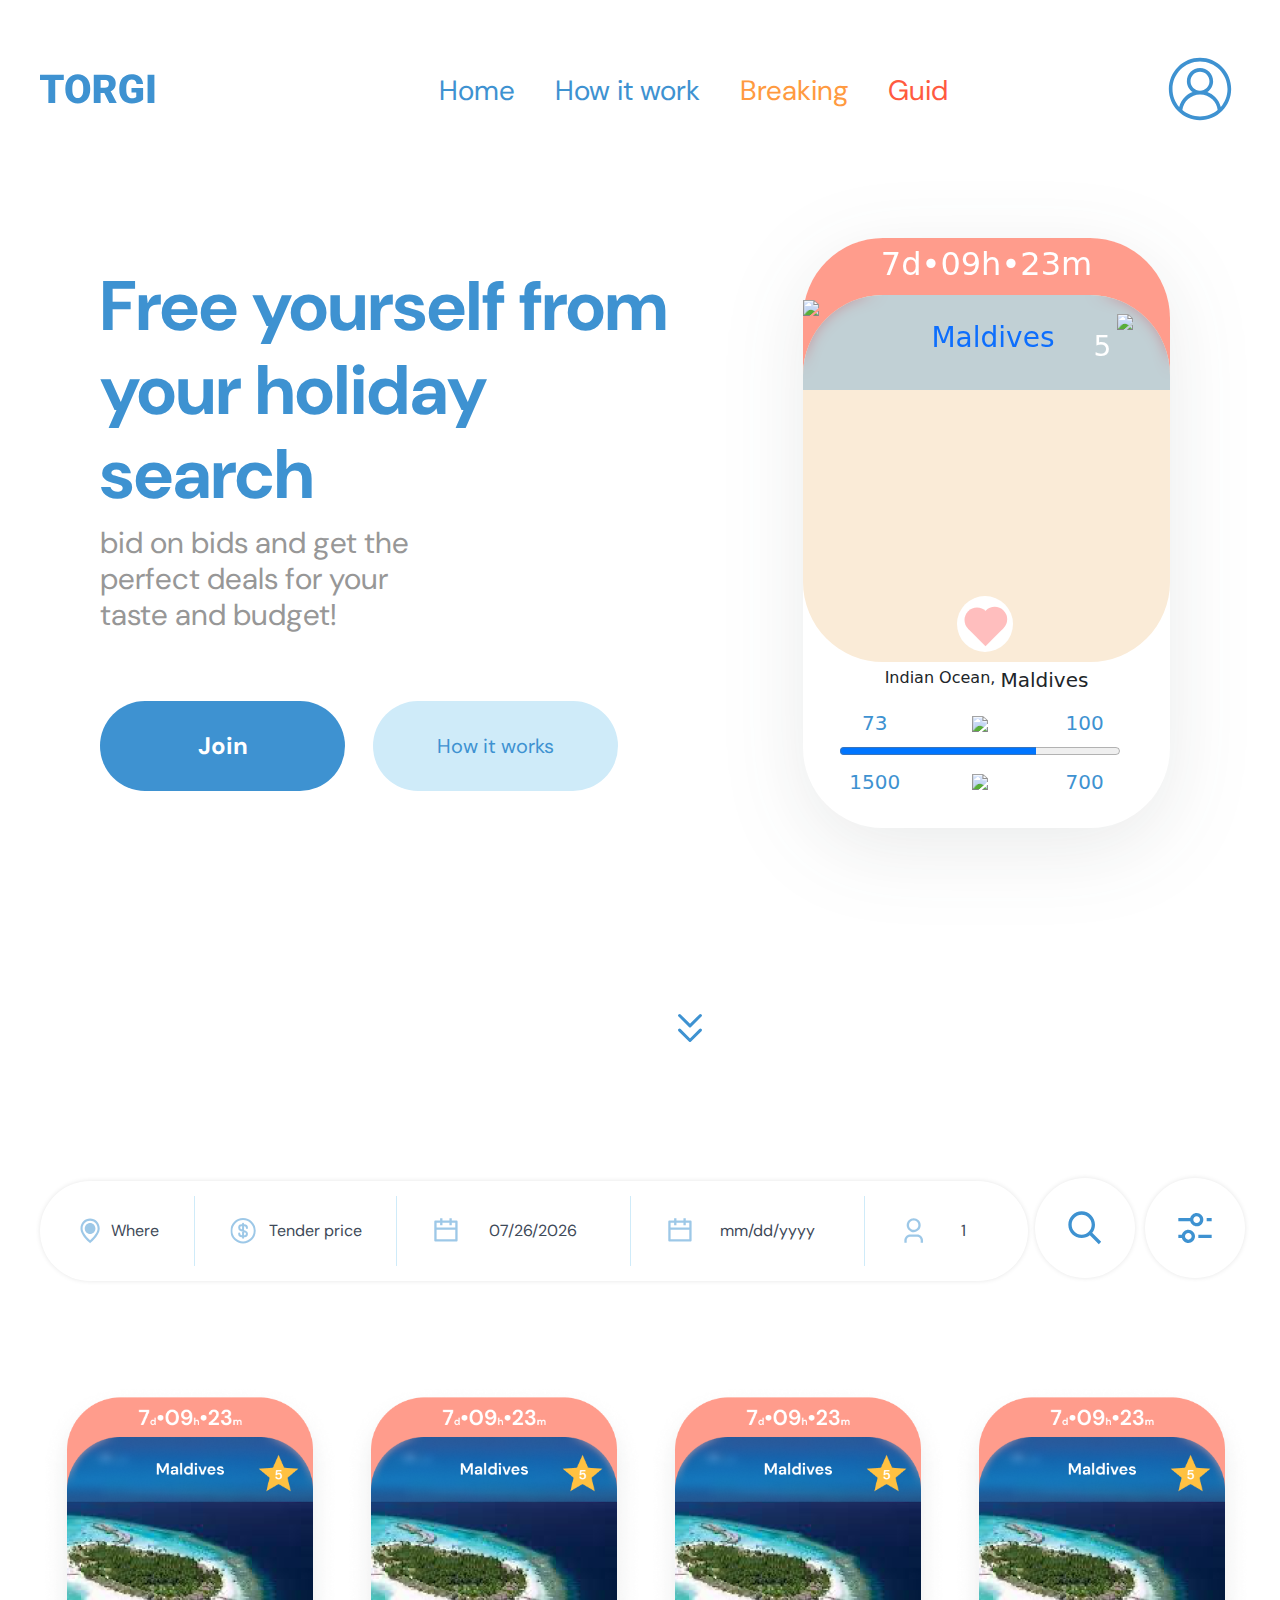
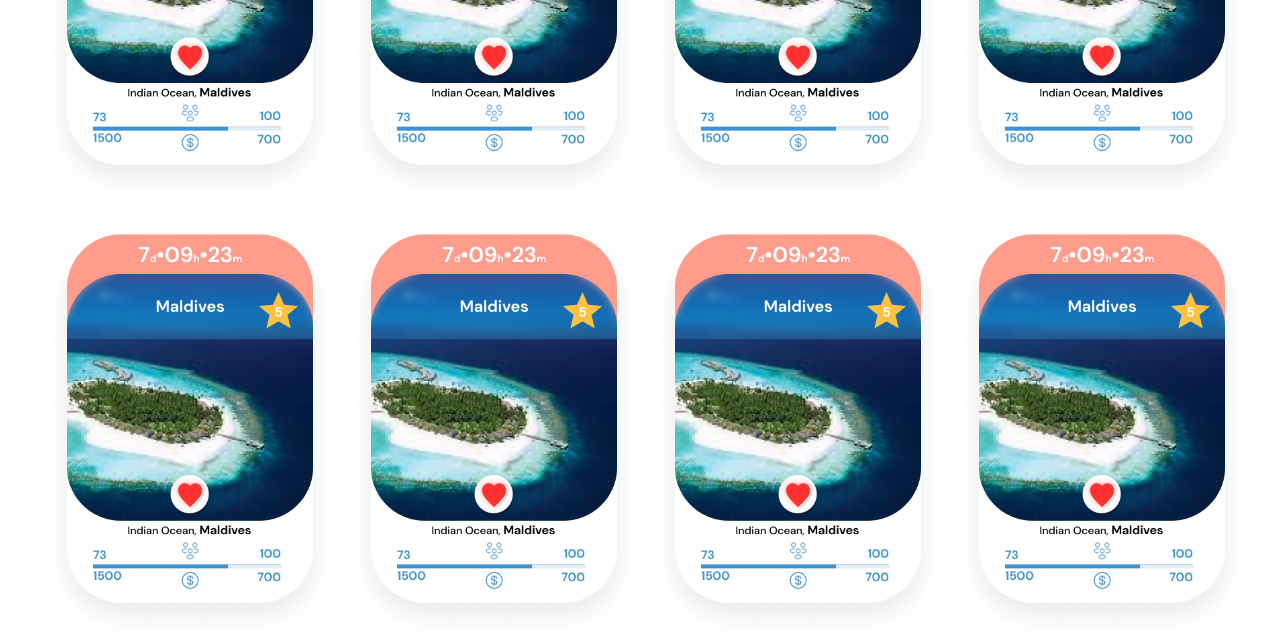
==== commit 8e0f1d57: "commit 3.0" ====
--- a/index.html
+++ b/index.html
@@ -6,15 +6,12 @@
     <meta name="viewport" content="width=device-width, initial-scale=1.0">
     <link rel="stylesheet" href="css/bootstrap-reboot.min.css">
     <link rel="stylesheet" href="css/grid.css">
-    <link rel="stylesheet" href="css/fonts-style.css">
-    <link rel="stylesheet" type="text/css" href="css/preloader-on.css">
-    <link rel="stylesheet" type="text/css" href="css/preloader-off.css">
-    <link rel="stylesheet" href="css/index_hero.css">
-    <link rel="stylesheet" href="css/nav.css">
-    <link rel="stylesheet" href="css/nav_burger-open.css">
-    <link rel="stylesheet" href="css/index_search.css">
-    <link rel="stylesheet" href="css/index_placeCard.css">
+    <link rel="stylesheet" href="css/index/index-fonts.css">
+    <link rel="stylesheet" href="/css/index/index.css">
+    <link rel="stylesheet" href="/css/navigation/navigation.css">
     <link rel="stylesheet" href="css/card-style.css">
+    <link rel="stylesheet" href="css/preloader/preloader.css">
+
     <title>TORGI</title>
 </head>
 
--- a/css/index/index-fonts.css
+++ b/css/index/index-fonts.css
@@ -0,0 +1,76 @@
+  @import url('https://fonts.googleapis.com/css2?family=DM+Sans:opsz,wght@9..40,400;9..40,700&display=swap');
+
+.slogan {
+    font-family: 'DM Sans', sans-serif;
+    font-weight: 700;
+    font-size: 70px;
+}
+.description {
+    font-family: 'DM Sans', sans-serif;
+    font-weight: 400;
+    font-size: 30px;
+}
+@media (width <= 1000px){
+    .slogan {
+        font-family: 'DM Sans', sans-serif;
+        font-weight: 700;
+        font-size: 60px;
+    }
+    .description {
+        font-family: 'DM Sans', sans-serif;
+        font-weight: 400;
+        font-size: 25px;
+    }
+
+}
+@media (width <= 600px){
+    .slogan {
+        font-family: 'DM Sans', sans-serif;
+        font-weight: 700;
+        font-size: 40px;
+    }
+    .description {
+        font-family: 'DM Sans', sans-serif;
+        font-weight: 400;
+        font-size: 20px;
+    }
+
+}
+
+
+
+/* h3 {
+    font-size: 28px;
+}
+h4 {
+    font-size: 24px;
+}
+h5 {
+    font-size: 20px;
+}
+h6 {
+    font-size: 18px;
+    font-weight: normal;
+} */
+
+
+
+.menu_list-link{
+    font-family: 'DM Sans', sans-serif;
+    font-size: 28px;
+}
+.btnJoin{
+    font-family: 'DM Sans', sans-serif;
+    font-size: 24px;
+    font-weight: 700;
+}
+.btnQuestion{
+    font-family: 'DM Sans', sans-serif;
+    font-size: 20px;
+    font-weight:400;
+}
+.search{
+    font-family: 'DM Sans', sans-serif;
+    font-size: 16px;
+    font-weight:400;  
+}--- a/css/index/index.css
+++ b/css/index/index.css
@@ -0,0 +1,5 @@
+@import url(../index/index_hero.css);
+@import url(../index/index_placeCard.css);
+@import url(../index/index_search.css);
+@import url(../css/grid.css);
+
--- a/css/navigation/navigation.css
+++ b/css/navigation/navigation.css
@@ -0,0 +1,2 @@
+@import url(../navigation/nav.css);
+@import url(../navigation/nav_burger-open.css);--- a/css/preloader/preloader.css
+++ b/css/preloader/preloader.css
@@ -0,0 +1,2 @@
+@import url(/css/preloader/preloader-on.css);
+@import url(/css/preloader/preloader-off.css);